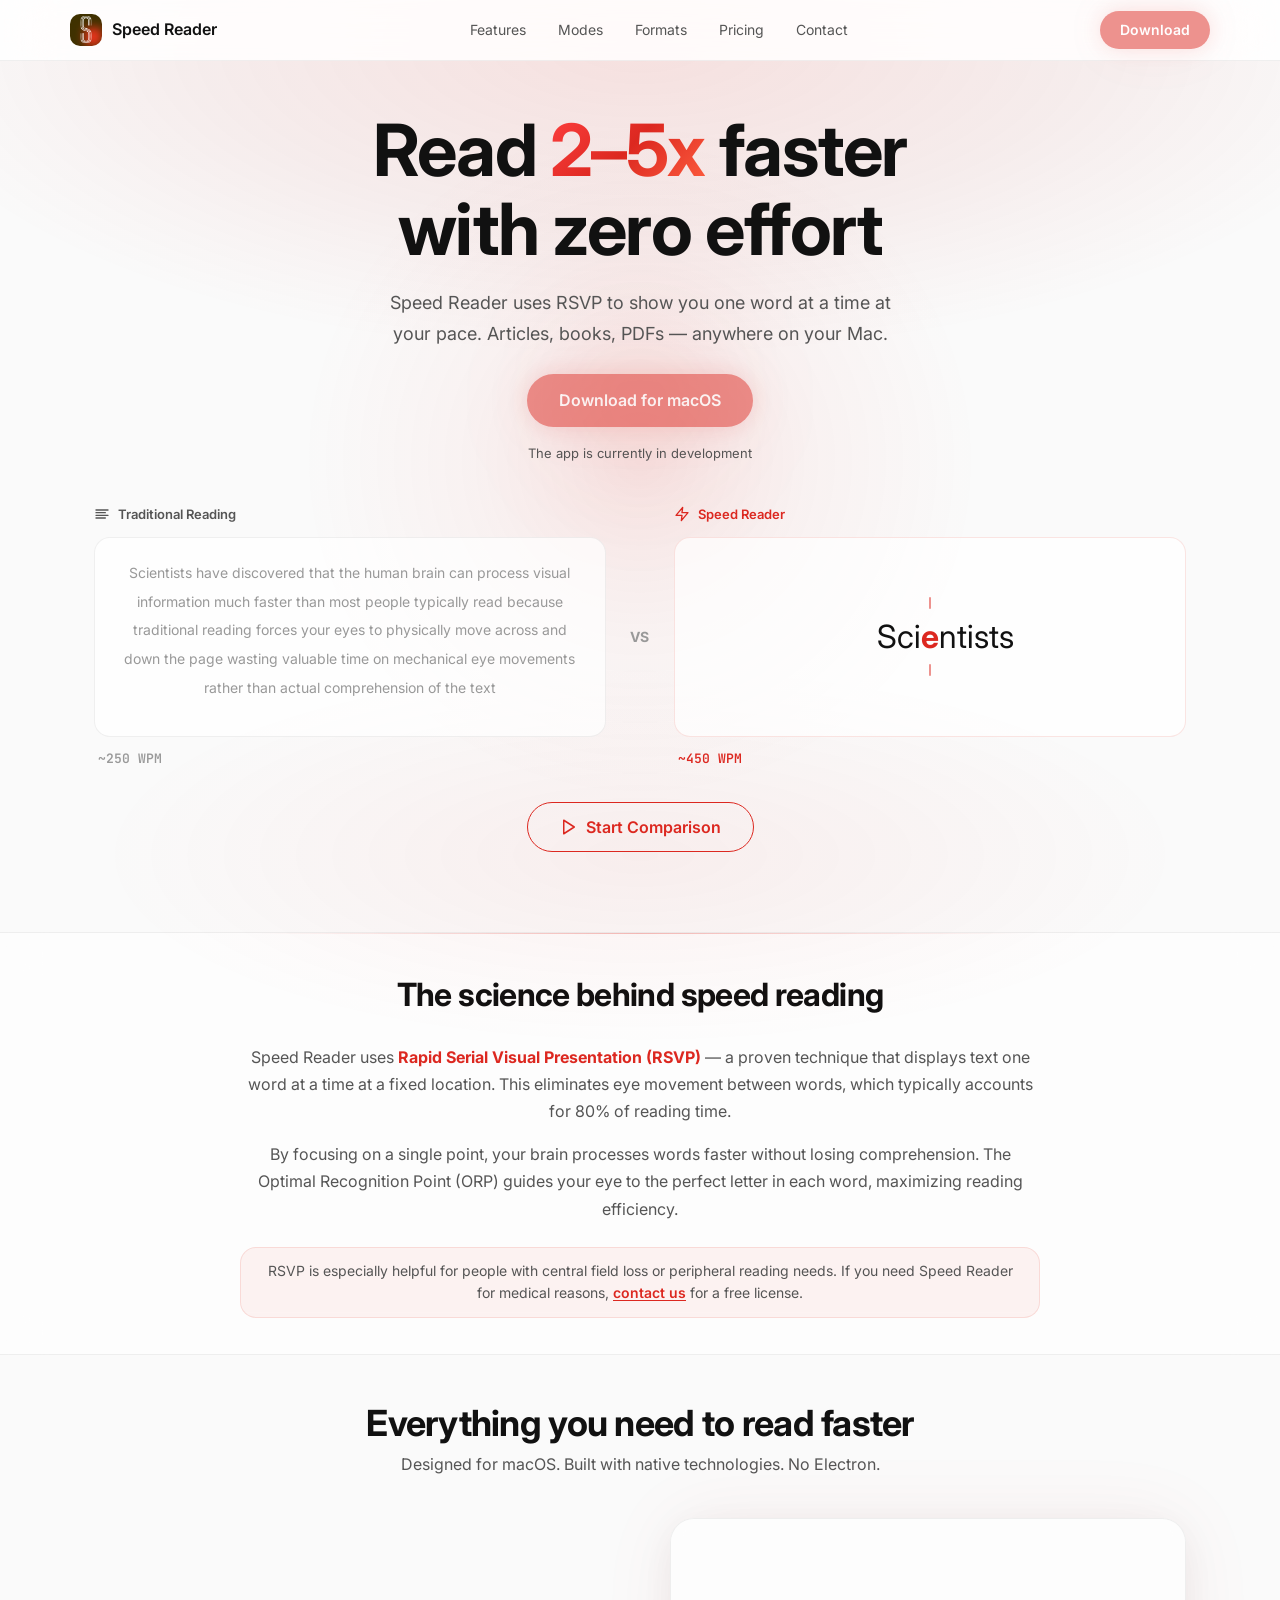
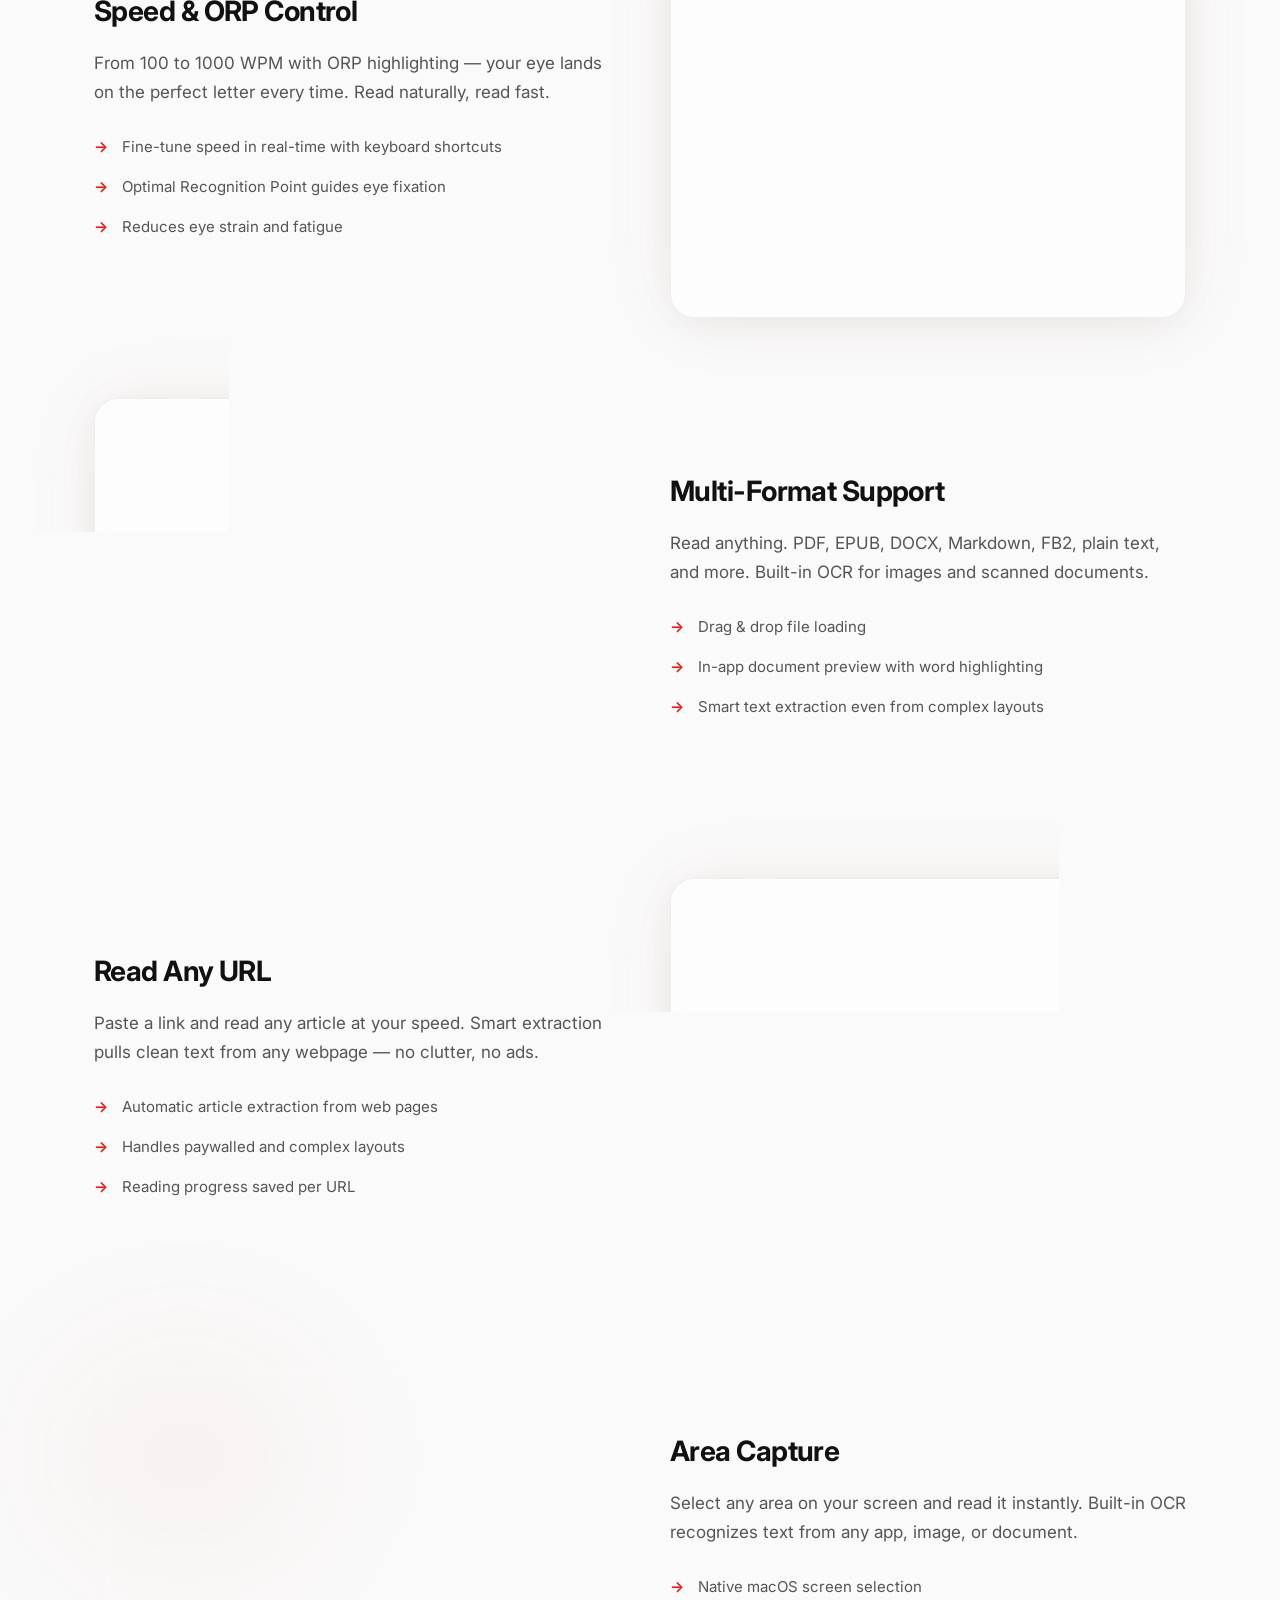
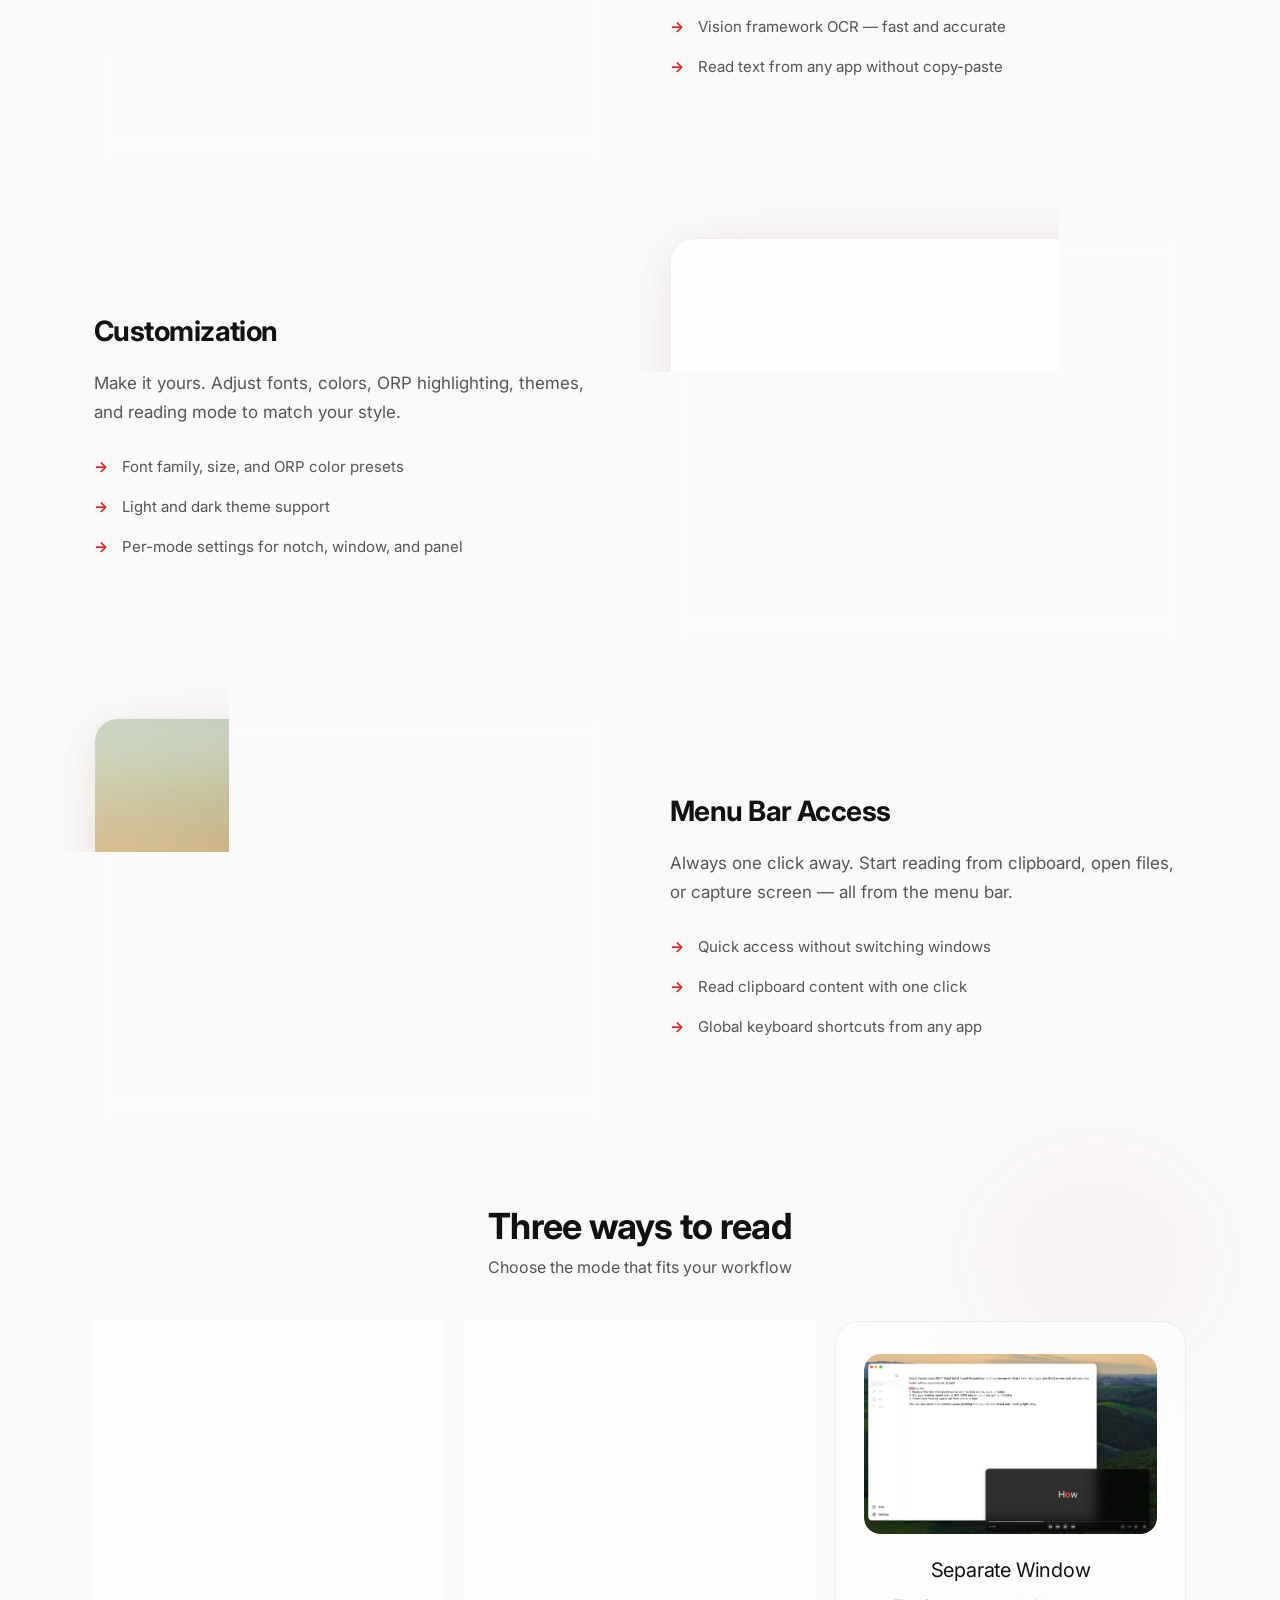
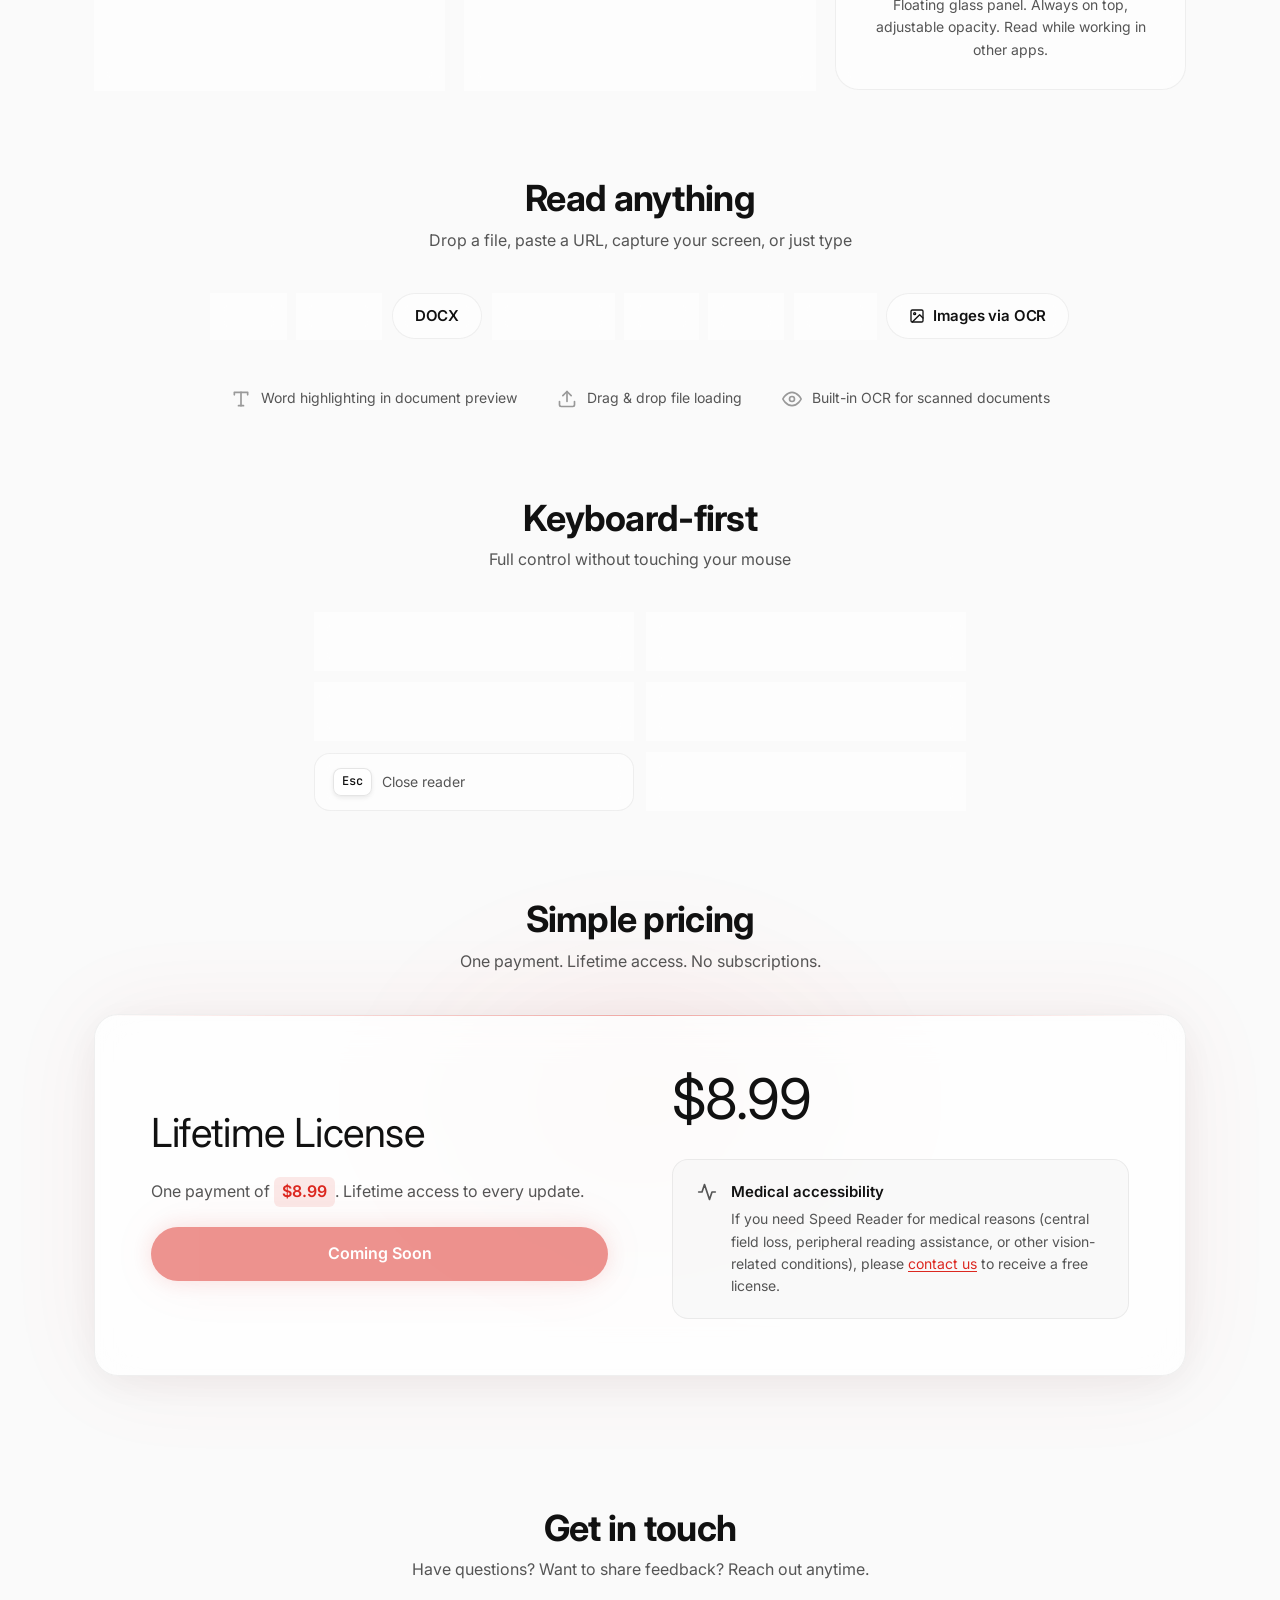
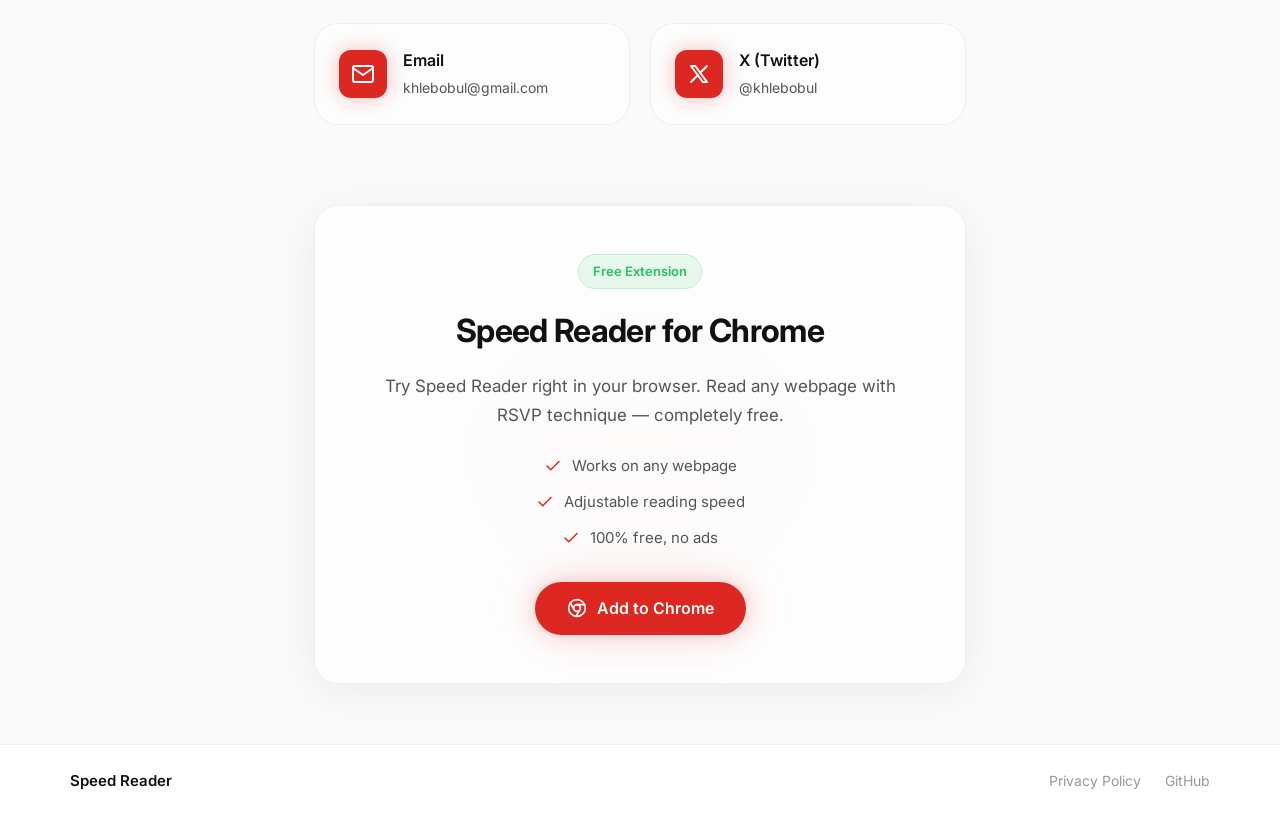
==== index.html @ d2b42b7a "init repo" ====
<!DOCTYPE html>
<html lang="en">
<head>
    <!-- Site domain — update all "https://speed-reader.pro" references when domain changes -->
    <meta charset="UTF-8">
    <meta name="viewport" content="width=device-width, initial-scale=1.0">
    <title>Speed Reader — Read Faster on macOS</title>
    <meta name="description" content="Speed reading app for macOS with RSVP technique, notch widget, and multi-format support. Read articles, books, and documents 2-5x faster.">
    <link rel="canonical" href="https://speed-reader.pro/">

    <!-- Open Graph -->
    <meta property="og:type" content="website">
    <meta property="og:url" content="https://speed-reader.pro/">
    <meta property="og:title" content="Speed Reader — Read Faster on macOS">
    <meta property="og:description" content="Speed reading app for macOS with RSVP technique, notch widget, and multi-format support. Read articles, books, and documents 2-5x faster.">
    <meta property="og:image" content="https://speed-reader.pro/assets/images/og-image.png">
    <meta property="og:site_name" content="Speed Reader">
    <meta property="og:locale" content="en_US">

    <!-- Twitter Card -->
    <meta name="twitter:card" content="summary_large_image">
    <meta name="twitter:site" content="@khlebobul">
    <meta name="twitter:title" content="Speed Reader — Read Faster on macOS">
    <meta name="twitter:description" content="Speed reading app for macOS with RSVP technique, notch widget, and multi-format support. Read articles, books, and documents 2-5x faster.">
    <meta name="twitter:image" content="https://speed-reader.pro/assets/images/og-image.png">

    <!-- Additional SEO -->
    <meta name="theme-color" content="#dc2820">
    <meta name="application-name" content="Speed Reader">

    <!-- Structured Data -->
    <script type="application/ld+json">
    {
        "@context": "https://schema.org",
        "@type": "SoftwareApplication",
        "name": "Speed Reader",
        "operatingSystem": "macOS 14+",
        "applicationCategory": "UtilitiesApplication",
        "description": "Speed reading app for macOS with RSVP technique, notch widget, and multi-format support. Read articles, books, and documents 2-5x faster.",
        "offers": {
            "@type": "Offer",
            "price": "8.99",
            "priceCurrency": "USD",
            "availability": "https://schema.org/InStock"
        },
        "url": "https://speed-reader.pro/",
        "screenshot": "https://speed-reader.pro/assets/images/main_window.jpeg"
    }
    </script>

    <link rel="preconnect" href="https://fonts.googleapis.com">
    <link rel="preconnect" href="https://fonts.gstatic.com" crossorigin>
    <link href="https://fonts.googleapis.com/css2?family=Inter:wght@400;500;600&family=JetBrains+Mono:wght@400;500&display=swap" rel="stylesheet">
    <link rel="stylesheet" href="style.css">
    <link rel="icon" type="image/png" href="assets/favicons/favicon-96x96.png" sizes="96x96" />
    <link rel="icon" type="image/svg+xml" href="assets/favicons/favicon.svg" />
    <link rel="shortcut icon" href="assets/favicons/favicon.ico" />
    <link rel="apple-touch-icon" sizes="180x180" href="assets/favicons/apple-touch-icon.png" />
    <link rel="manifest" href="assets/favicons/site.webmanifest" />
    <!-- Preload demo videos -->
    <link rel="preload" href="assets/demos/adjustable_speed.mp4" as="video" type="video/mp4">
    <link rel="preload" href="assets/demos/multi-format_support.mp4" as="video" type="video/mp4">
    <link rel="preload" href="assets/demos/url.mp4" as="video" type="video/mp4">
    <link rel="preload" href="assets/demos/area.mp4" as="video" type="video/mp4">
    <link rel="preload" href="assets/demos/settings.mp4" as="video" type="video/mp4">

    <!-- Preload mode images -->
    <link rel="preload" href="assets/images/main_window.jpeg" as="image">
    <link rel="preload" href="assets/images/notch_widget.jpeg" as="image">
    <link rel="preload" href="assets/images/separate_window.jpeg" as="image">
    </head>
<body>

    <!-- Nav -->
    <nav class="nav">
        <div class="nav-inner">
            <a href="#" class="nav-logo">
                <img src="assets/logo/logo.png" alt="Speed Reader" class="nav-logo-icon">
                <span>Speed Reader</span>
            </a>
            <div class="nav-links">
                <a href="#features">Features</a>
                <a href="#modes">Modes</a>
                <a href="#formats">Formats</a>
                <a href="#pricing">Pricing</a>
                <a href="#contact">Contact</a>
            </div>
            <!-- TODO: Replace with <a href="#pricing" class="btn btn-sm">Download</a> when app is released -->
            <span class="btn btn-sm btn-disabled" title="The app is currently in development">Download</span>
        </div>
    </nav>

    <main>
    <!-- Hero -->
    <section class="hero">
        <h1 class="hero-title">
            Read <span class="hero-accent">2&ndash;5x</span> faster<br>
            with zero effort
        </h1>
        <p class="hero-subtitle">
            Speed Reader uses RSVP to show you one word at a time at your pace.
            Articles, books, PDFs — anywhere on your Mac.
        </p>
        <div class="hero-cta">
            <!-- TODO: Replace with <a href="#pricing" class="btn btn-lg">Download for macOS</a> when app is released -->
            <span class="btn btn-lg btn-disabled" title="The app is currently in development">Download for macOS</span>
            <span class="hero-req">The app is currently in development</span>
        </div>

        <!-- Hero visual: Speed comparison -->
        <div class="hero-visual">
            <div class="comparison-container">
                <div class="comparison-side comparison-traditional">
                    <div class="comparison-label">
                        <svg width="16" height="16" viewBox="0 0 24 24" fill="none" stroke="currentColor" stroke-width="2" stroke-linecap="round" stroke-linejoin="round"><line x1="17" y1="10" x2="3" y2="10"/><line x1="21" y1="6" x2="3" y2="6"/><line x1="21" y1="14" x2="3" y2="14"/><line x1="17" y1="18" x2="3" y2="18"/></svg>
                        Traditional Reading
                    </div>
                    <div class="comparison-display comparison-text-display" id="comparison-traditional"></div>
                    <div class="comparison-meta">
                        <span class="comparison-wpm" id="traditional-wpm">~250 WPM</span>
                        <span class="comparison-status" id="traditional-status"></span>
                    </div>
                </div>

                <div class="comparison-vs">VS</div>

                <div class="comparison-side comparison-rsvp">
                    <div class="comparison-label comparison-label-accent">
                        <svg width="16" height="16" viewBox="0 0 24 24" fill="none" stroke="currentColor" stroke-width="2" stroke-linecap="round" stroke-linejoin="round"><polygon points="13 2 3 14 12 14 11 22 21 10 12 10 13 2"/></svg>
                        Speed Reader
                    </div>
                    <div class="comparison-display comparison-rsvp-display" id="comparison-rsvp">
                        <div class="comparison-rsvp-text">
                            <span id="comp-rsvp-pre"></span><span id="comp-rsvp-orp"></span><span id="comp-rsvp-post"></span>
                        </div>
                    </div>
                    <div class="comparison-meta">
                        <span class="comparison-wpm comparison-wpm-accent" id="rsvp-wpm">~450 WPM</span>
                        <span class="comparison-status" id="rsvp-status"></span>
                    </div>
                </div>
            </div>

            <div class="comparison-controls">
                <button class="btn btn-lg comparison-btn" id="comparison-start">
                    <svg width="18" height="18" viewBox="0 0 24 24" fill="none" stroke="currentColor" stroke-width="2" stroke-linecap="round" stroke-linejoin="round"><polygon points="5 3 19 12 5 21 5 3"/></svg>
                    Start Comparison
                </button>
                <div class="comparison-result" id="comparison-result"></div>
            </div>
        </div>
    </section>

    <!-- RSVP Technique -->
    <section class="rsvp-technique">
        <div class="rsvp-technique-inner">
            <div class="rsvp-technique-content">
                <h2>The science behind speed reading</h2>
                <p class="rsvp-technique-text">
                    Speed Reader uses <strong>Rapid Serial Visual Presentation (RSVP)</strong> — a proven technique that displays text one word at a time at a fixed location. This eliminates eye movement between words, which typically accounts for 80% of reading time.
                </p>
                <p class="rsvp-technique-text">
                    By focusing on a single point, your brain processes words faster without losing comprehension. The Optimal Recognition Point (ORP) guides your eye to the perfect letter in each word, maximizing reading efficiency.
                </p>
                <p class="rsvp-technique-medical">
                    RSVP is especially helpful for people with central field loss or peripheral reading needs. If you need Speed Reader for medical reasons, <a href="mailto:support@speed-reader.pro">contact us</a> for a free license.
                </p>
            </div>
        </div>
    </section>

    <!-- Features -->
    <section class="features" id="features">
        <div class="section-header">
            <h2>Everything you need to read faster</h2>
            <p class="section-subtitle">Designed for macOS. Built with native technologies. No Electron.</p>
        </div>

        <div class="features-list">
            <div class="feature-item">
                <div class="feature-item-content">
                    <h3>Speed & ORP Control</h3>
                    <p>From 100 to 1000 WPM with ORP highlighting — your eye lands on the perfect letter every time. Read naturally, read fast.</p>
                    <ul class="feature-item-list">
                        <li>Fine-tune speed in real-time with keyboard shortcuts</li>
                        <li>Optimal Recognition Point guides eye fixation</li>
                        <li>Reduces eye strain and fatigue</li>
                    </ul>
                </div>
                <div class="feature-item-visual">
                    <video autoplay loop muted playsinline>
                        <source src="assets/demos/adjustable_speed.mp4" type="video/mp4">
                    </video>
                </div>
            </div>

            <div class="feature-item feature-item-reverse">
                <div class="feature-item-content">
                    <h3>Multi-Format Support</h3>
                    <p>Read anything. PDF, EPUB, DOCX, Markdown, FB2, plain text, and more. Built-in OCR for images and scanned documents.</p>
                    <ul class="feature-item-list">
                        <li>Drag & drop file loading</li>
                        <li>In-app document preview with word highlighting</li>
                        <li>Smart text extraction even from complex layouts</li>
                    </ul>
                </div>
                <div class="feature-item-visual">
                    <video autoplay loop muted playsinline>
                        <source src="assets/demos/multi-format_support.mp4" type="video/mp4">
                    </video>
                </div>
            </div>

            <div class="feature-item">
                <div class="feature-item-content">
                    <h3>Read Any URL</h3>
                    <p>Paste a link and read any article at your speed. Smart extraction pulls clean text from any webpage — no clutter, no ads.</p>
                    <ul class="feature-item-list">
                        <li>Automatic article extraction from web pages</li>
                        <li>Handles paywalled and complex layouts</li>
                        <li>Reading progress saved per URL</li>
                    </ul>
                </div>
                <div class="feature-item-visual">
                    <video autoplay loop muted playsinline>
                        <source src="assets/demos/url.mp4" type="video/mp4">
                    </video>
                </div>
            </div>

            <div class="feature-item feature-item-reverse">
                <div class="feature-item-content">
                    <h3>Area Capture</h3>
                    <p>Select any area on your screen and read it instantly. Built-in OCR recognizes text from any app, image, or document.</p>
                    <ul class="feature-item-list">
                        <li>Native macOS screen selection</li>
                        <li>Vision framework OCR — fast and accurate</li>
                        <li>Read text from any app without copy-paste</li>
                    </ul>
                </div>
                <div class="feature-item-visual">
                    <video autoplay loop muted playsinline>
                        <source src="assets/demos/area.mp4" type="video/mp4">
                    </video>
                </div>
            </div>

            <div class="feature-item">
                <div class="feature-item-content">
                    <h3>Customization</h3>
                    <p>Make it yours. Adjust fonts, colors, ORP highlighting, themes, and reading mode to match your style.</p>
                    <ul class="feature-item-list">
                        <li>Font family, size, and ORP color presets</li>
                        <li>Light and dark theme support</li>
                        <li>Per-mode settings for notch, window, and panel</li>
                    </ul>
                </div>
                <div class="feature-item-visual">
                    <video autoplay loop muted playsinline>
                        <source src="assets/demos/settings.mp4" type="video/mp4">
                    </video>
                </div>
            </div>

            <div class="feature-item feature-item-reverse">
                <div class="feature-item-content">
                    <h3>Menu Bar Access</h3>
                    <p>Always one click away. Start reading from clipboard, open files, or capture screen — all from the menu bar.</p>
                    <ul class="feature-item-list">
                        <li>Quick access without switching windows</li>
                        <li>Read clipboard content with one click</li>
                        <li>Global keyboard shortcuts from any app</li>
                    </ul>
                </div>
                <div class="feature-item-visual">
                    <img src="assets/images/menu_bar.jpeg" alt="Menu Bar Access">
                </div>
            </div>
        </div>
    </section>

    <!-- Reading Modes -->
    <section class="modes" id="modes">
        <div class="section-header">
            <h2>Three ways to read</h2>
            <p class="section-subtitle">Choose the mode that fits your workflow</p>
        </div>

        <div class="modes-grid">
            <div class="mode-card">
                <div class="mode-visual">
                    <img src="assets/images/main_window.jpeg" alt="Main Window mode" class="mode-image">
                </div>
                <h3>Main Window</h3>
                <p>Full reading experience with text preview, word highlighting, playback controls, and progress tracking.</p>
            </div>

            <div class="mode-card">
                <div class="mode-visual">
                    <img src="assets/images/notch_widget.jpeg" alt="Notch Widget mode" class="mode-image">
                </div>
                <h3>Notch Widget</h3>
                <p>Dynamic Island-style reader that wraps around your MacBook notch. Minimal, focused, always on top.</p>
            </div>

            <div class="mode-card">
                <div class="mode-visual">
                    <img src="assets/images/separate_window.jpeg" alt="Separate Window mode" class="mode-image">
                </div>
                <h3>Separate Window</h3>
                <p>Floating glass panel. Always on top, adjustable opacity. Read while working in other apps.</p>
            </div>
        </div>
    </section>

    <!-- Formats -->
    <section class="formats" id="formats">
        <div class="section-header">
            <h2>Read anything</h2>
            <p class="section-subtitle">Drop a file, paste a URL, capture your screen, or just type</p>
        </div>

        <div class="formats-grid">
            <div class="format-tag">PDF</div>
            <div class="format-tag">EPUB</div>
            <div class="format-tag">DOCX</div>
            <div class="format-tag">Markdown</div>
            <div class="format-tag">FB2</div>
            <div class="format-tag">TXT</div>
            <div class="format-tag">URLs</div>
            <div class="format-tag format-tag-special">
                <svg width="16" height="16" viewBox="0 0 24 24" fill="none" stroke="currentColor" stroke-width="2" stroke-linecap="round" stroke-linejoin="round"><rect x="3" y="3" width="18" height="18" rx="2"/><circle cx="8.5" cy="8.5" r="1.5"/><polyline points="21 15 16 10 5 21"/></svg>
                Images via OCR
            </div>
        </div>

        <div class="formats-features">
            <div class="format-feature">
                <div class="format-feature-icon">
                    <svg width="20" height="20" viewBox="0 0 24 24" fill="none" stroke="currentColor" stroke-width="2" stroke-linecap="round" stroke-linejoin="round"><polyline points="4 7 4 4 20 4 20 7"/><line x1="9" y1="20" x2="15" y2="20"/><line x1="12" y1="4" x2="12" y2="20"/></svg>
                </div>
                <span>Word highlighting in document preview</span>
            </div>
            <div class="format-feature">
                <div class="format-feature-icon">
                    <svg width="20" height="20" viewBox="0 0 24 24" fill="none" stroke="currentColor" stroke-width="2" stroke-linecap="round" stroke-linejoin="round"><path d="M21 15v4a2 2 0 0 1-2 2H5a2 2 0 0 1-2-2v-4"/><polyline points="17 8 12 3 7 8"/><line x1="12" y1="3" x2="12" y2="15"/></svg>
                </div>
                <span>Drag & drop file loading</span>
            </div>
            <div class="format-feature">
                <div class="format-feature-icon">
                    <svg width="20" height="20" viewBox="0 0 24 24" fill="none" stroke="currentColor" stroke-width="2" stroke-linecap="round" stroke-linejoin="round"><path d="M1 12s4-8 11-8 11 8 11 8-4 8-11 8-11-8-11-8z"/><circle cx="12" cy="12" r="3"/></svg>
                </div>
                <span>Built-in OCR for scanned documents</span>
            </div>
        </div>
    </section>

    <!-- Keyboard Shortcuts -->
    <section class="shortcuts">
        <div class="section-header">
            <h2>Keyboard-first</h2>
            <p class="section-subtitle">Full control without touching your mouse</p>
        </div>

        <div class="shortcuts-grid">
            <div class="shortcut">
                <kbd>Space</kbd>
                <span>Play / Pause</span>
            </div>
            <div class="shortcut">
                <kbd>&larr;</kbd> <kbd>&rarr;</kbd>
                <span>Previous / Next word</span>
            </div>
            <div class="shortcut">
                <kbd>&uarr;</kbd> <kbd>&darr;</kbd>
                <span>Speed +/- 50 WPM</span>
            </div>
            <div class="shortcut">
                <kbd>R</kbd>
                <span>Restart</span>
            </div>
            <div class="shortcut">
                <kbd>Esc</kbd>
                <span>Close reader</span>
            </div>
            <div class="shortcut">
                <kbd title="Command">&#8984;</kbd><kbd>&#8679;</kbd><kbd>A</kbd>
                <span>Capture screen area</span>
            </div>
        </div>
    </section>

    <!-- Pricing -->
    <section class="pricing" id="pricing">
        <div class="section-header">
            <h2>Simple pricing</h2>
            <p class="section-subtitle">One payment. Lifetime access. No subscriptions.</p>
        </div>

        <div class="pricing-container">
            <div class="pricing-left">
                <h3 class="pricing-title">Lifetime License</h3>
                <p class="pricing-subtitle">One payment of <span class="pricing-highlight">$8.99</span>. Lifetime access to every update.</p>
                <!-- TODO: Replace with <a href="#" class="btn btn-lg">Purchase License</a> when app is released -->
                <span class="btn btn-lg btn-disabled" title="The app is currently in development">Coming Soon</span>
            </div>

            <div class="pricing-right">
                <div class="pricing-amount">$8.99</div>
                
                <div class="pricing-medical">
                    <svg width="20" height="20" viewBox="0 0 24 24" fill="none" stroke="currentColor" stroke-width="2" stroke-linecap="round" stroke-linejoin="round">
                        <path d="M22 12h-4l-3 9L9 3l-3 9H2"/>
                    </svg>
                    <div class="pricing-medical-content">
                        <div class="pricing-medical-title">Medical accessibility</div>
                        <div class="pricing-medical-text">
                            If you need Speed Reader for medical reasons (central field loss, peripheral reading assistance, or other vision-related conditions), please <a href="mailto:support@speed-reader.pro">contact us</a> to receive a free license.
                        </div>
                    </div>
                </div>
            </div>
        </div>
    </section>

    <!-- Contact -->
    <section class="contact" id="contact">
        <div class="section-header">
            <h2>Get in touch</h2>
            <p class="section-subtitle">Have questions? Want to share feedback? Reach out anytime.</p>
        </div>

        <div class="contact-grid">
            <a href="mailto:khlebobul@gmail.com" class="contact-card">
                <div class="contact-icon">
                    <svg width="24" height="24" viewBox="0 0 24 24" fill="none" stroke="currentColor" stroke-width="2" stroke-linecap="round" stroke-linejoin="round">
                        <path d="M4 4h16c1.1 0 2 .9 2 2v12c0 1.1-.9 2-2 2H4c-1.1 0-2-.9-2-2V6c0-1.1.9-2 2-2z"/>
                        <polyline points="22,6 12,13 2,6"/>
                    </svg>
                </div>
                <div class="contact-content">
                    <h3>Email</h3>
                    <p>khlebobul@gmail.com</p>
                </div>
            </a>

            <a href="https://x.com/khlebobul" target="_blank" rel="noopener noreferrer" class="contact-card">
                <div class="contact-icon">
                    <svg width="24" height="24" viewBox="0 0 24 24" fill="none" stroke="currentColor" stroke-width="2" stroke-linecap="round" stroke-linejoin="round">
                        <path d="M4 4l11.733 16h4.267l-11.733 -16z"/>
                        <path d="M4 20l6.768 -6.768m2.46 -2.46l6.772 -6.772"/>
                    </svg>
                </div>
                <div class="contact-content">
                    <h3>X (Twitter)</h3>
                    <p>@khlebobul</p>
                </div>
            </a>
        </div>
    </section>

    <!-- Browser Extension -->
    <section class="extension">
        <div class="extension-container">
            <div class="extension-content">
                <div class="extension-badge">Free Extension</div>
                <h2>Speed Reader for Chrome</h2>
                <p>Try Speed Reader right in your browser. Read any webpage with RSVP technique — completely free.</p>
                <div class="extension-features">
                    <div class="extension-feature">
                        <svg width="18" height="18" viewBox="0 0 24 24" fill="none" stroke="currentColor" stroke-width="2" stroke-linecap="round" stroke-linejoin="round"><polyline points="20 6 9 17 4 12"/></svg>
                        <span>Works on any webpage</span>
                    </div>
                    <div class="extension-feature">
                        <svg width="18" height="18" viewBox="0 0 24 24" fill="none" stroke="currentColor" stroke-width="2" stroke-linecap="round" stroke-linejoin="round"><polyline points="20 6 9 17 4 12"/></svg>
                        <span>Adjustable reading speed</span>
                    </div>
                    <div class="extension-feature">
                        <svg width="18" height="18" viewBox="0 0 24 24" fill="none" stroke="currentColor" stroke-width="2" stroke-linecap="round" stroke-linejoin="round"><polyline points="20 6 9 17 4 12"/></svg>
                        <span>100% free, no ads</span>
                    </div>
                </div>
                <a href="https://chromewebstore.google.com/detail/speed-reader/iifbkjcdekfokhpjbiabfgjlloabpdlp" target="_blank" rel="noopener noreferrer" class="btn btn-lg extension-btn">
                    <svg width="20" height="20" viewBox="0 0 24 24" fill="none" stroke="currentColor" stroke-width="2" stroke-linecap="round" stroke-linejoin="round">
                        <circle cx="12" cy="12" r="10"/>
                        <circle cx="12" cy="12" r="4"/>
                        <line x1="21.17" y1="8" x2="12" y2="8"/>
                        <line x1="3.95" y1="6.06" x2="8.54" y2="14"/>
                        <line x1="10.88" y1="21.94" x2="15.46" y2="14"/>
                    </svg>
                    Add to Chrome
                </a>
            </div>
        </div>
    </section>

    </main>

    <!-- Footer -->
    <footer class="footer">
        <div class="footer-inner">
            <div class="footer-brand">
                <span>Speed Reader</span>
            </div>
            <div class="footer-links">
                <a href="privacy.html">Privacy Policy</a>
                <a href="https://github.com/khlebobul">GitHub</a>
            </div>
        </div>
    </footer>

    <script src="script.js"></script>
</body>
</html>
---- style.css ----
/* ========== Reset & Base ========== */
*, *::before, *::after {
    margin: 0;
    padding: 0;
    box-sizing: border-box;
}

:root {
    --bg: #fafafa;
    --bg-subtle: rgba(255, 255, 255, 0.8);
    --bg-card: rgba(255, 255, 255, 0.7);
    --bg-card-hover: rgba(255, 255, 255, 0.9);
    --border: rgba(220, 40, 30, 0.15);
    --border-subtle: rgba(0, 0, 0, 0.06);
    --text: #111111;
    --text-secondary: #555555;
    --text-tertiary: #999999;
    --accent: #dc2820;
    --accent-hover: #ef3830;
    --accent-glow: rgba(220, 40, 30, 0.2);
    --accent-light: rgba(220, 40, 30, 0.1);
    --font-sans: 'Inter', sans-serif;
    --font-mono: 'JetBrains Mono', monospace;
    --radius: 16px;
    --radius-lg: 24px;
    --radius-xl: 24px;
    --radius-pill: 100px;
    --max-width: 1140px;
}

html {
    scroll-behavior: smooth;
    scroll-padding-top: 80px;
    -webkit-font-smoothing: antialiased;
    -moz-osx-font-smoothing: grayscale;
}

body {
    font-family: var(--font-sans);
    background: var(--bg);
    color: var(--text);
    line-height: 1.6;
    overflow-x: hidden;
    position: relative;
}

body::before {
    content: '';
    position: fixed;
    top: -30%;
    left: 50%;
    transform: translateX(-50%);
    width: 120%;
    height: 70%;
    background: radial-gradient(ellipse at center, rgba(220, 40, 30, 0.12) 0%, rgba(180, 20, 15, 0.06) 40%, transparent 70%);
    pointer-events: none;
    z-index: 0;
}

body::after {
    content: '';
    position: fixed;
    bottom: -20%;
    left: 50%;
    transform: translateX(-50%);
    width: 100%;
    height: 50%;
    background: radial-gradient(ellipse at center, rgba(220, 40, 30, 0.06) 0%, transparent 60%);
    pointer-events: none;
    z-index: 0;
}

a {
    color: inherit;
    text-decoration: none;
}

/* ========== Buttons ========== */
.btn {
    display: inline-flex;
    align-items: center;
    justify-content: center;
    gap: 8px;
    font-family: inherit;
    font-weight: 600;
    border: none;
    cursor: pointer;
    transition: all 0.3s ease;
    border-radius: var(--radius-pill);
    background: var(--accent);
    color: #fff;
    box-shadow: 0 0 20px rgba(220, 40, 30, 0.25), 0 0 60px rgba(220, 40, 30, 0.1);
    position: relative;
    z-index: 1;
}

.btn:hover {
    background: var(--accent-hover);
    transform: translateY(-2px);
    box-shadow: 0 0 30px rgba(220, 40, 30, 0.5), 0 0 80px rgba(220, 40, 30, 0.2), 0 4px 20px rgba(0, 0, 0, 0.08);
}

.btn-sm {
    font-size: 14px;
    padding: 8px 20px;
}

.btn-lg {
    font-size: 16px;
    padding: 14px 32px;
}

.btn-full {
    width: 100%;
}

.btn-outline {
    background: transparent;
    color: var(--text);
    border: 1.5px solid rgba(0, 0, 0, 0.2);
    box-shadow: none;
    backdrop-filter: blur(8px);
    -webkit-backdrop-filter: blur(8px);
}

.btn-outline:hover {
    background: var(--accent-light);
    border-color: var(--accent);
    color: var(--accent);
    box-shadow: 0 0 20px rgba(220, 40, 30, 0.15);
}

.btn-disabled {
    opacity: 0.5;
    cursor: not-allowed;
    pointer-events: none;
}

/* ========== Video Modal ========== */

/* ========== Nav ========== */
.nav {
    position: fixed;
    top: 0;
    left: 0;
    right: 0;
    z-index: 100;
    padding: 0 24px;
    backdrop-filter: blur(24px) saturate(180%);
    -webkit-backdrop-filter: blur(24px) saturate(180%);
    background: rgba(255, 255, 255, 0.85);
    border-bottom: 1px solid var(--border-subtle);
}

.nav-inner {
    max-width: var(--max-width);
    margin: 0 auto;
    display: flex;
    align-items: center;
    justify-content: space-between;
    height: 60px;
}

.nav-logo {
    display: flex;
    align-items: center;
    gap: 10px;
    font-weight: 600;
    font-size: 16px;
}

.nav-logo-icon {
    width: 32px;
    height: 32px;
    border-radius: 10px;
    display: flex;
    align-items: center;
    justify-content: center;
}

.nav-links {
    display: flex;
    gap: 32px;
}

.nav-links a {
    font-size: 14px;
    color: var(--text-secondary);
    transition: color 0.2s;
}

.nav-links a:hover {
    color: var(--text);
}

/* ========== Hero ========== */
.hero {
    padding: 110px 24px 40px;
    text-align: center;
    max-width: var(--max-width);
    margin: 0 auto;
    position: relative;
}

.hero::before {
    content: '';
    position: absolute;
    top: 60px;
    left: 50%;
    transform: translateX(-50%);
    width: 800px;
    height: 800px;
    background: radial-gradient(circle, rgba(220, 40, 30, 0.1) 0%, rgba(220, 40, 30, 0.04) 30%, transparent 60%);
    border-radius: 50%;
    pointer-events: none;
    animation: hero-pulse 6s ease-in-out infinite;
}

.hero::after {
    content: '';
    position: absolute;
    top: 200px;
    left: 50%;
    transform: translateX(-50%);
    width: 400px;
    height: 400px;
    background: radial-gradient(circle, rgba(220, 40, 30, 0.08) 0%, transparent 50%);
    border-radius: 50%;
    pointer-events: none;
    animation: hero-pulse 4s ease-in-out infinite reverse;
    filter: blur(40px);
}

@keyframes hero-pulse {
    0%, 100% {
        transform: translateX(-50%) scale(1);
        opacity: 1;
    }
    50% {
        transform: translateX(-50%) scale(1.1);
        opacity: 0.7;
    }
}

@keyframes float-blob {
    0%, 100% {
        transform: translate(0, 0) scale(1);
    }
    33% {
        transform: translate(30px, -30px) scale(1.1);
    }
    66% {
        transform: translate(-20px, 20px) scale(0.9);
    }
}

.hero-badge {
    display: inline-block;
    font-family: var(--font-sans);
    font-size: 0.8rem;
    font-weight: 600;
    color: var(--accent);
    background: rgba(220, 40, 30, 0.08);
    backdrop-filter: blur(10px);
    border: 1px solid rgba(220, 40, 30, 0.2);
    padding: 0.4em 1.1em;
    border-radius: var(--radius-pill);
    margin-bottom: 24px;
    opacity: 0;
    animation: fadeInUp 0.8s ease 0.1s forwards;
}

.hero-title {
    font-family: var(--font-sans);
    font-size: clamp(44px, 7vw, 72px);
    font-weight: 700;
    line-height: 1.1;
    letter-spacing: -0.02em;
    margin-bottom: 20px;
    color: var(--text);
    opacity: 0;
    animation: fadeInUp 0.8s ease forwards;
    position: relative;
    z-index: 1;
}

.hero-accent {
    font-weight: 700;
    background: linear-gradient(135deg, #ff4040 0%, #dc2820 50%, #ff6040 100%);
    -webkit-background-clip: text;
    -webkit-text-fill-color: transparent;
    background-clip: text;
}

.hero-subtitle {
    font-size: 18px;
    color: var(--text-secondary);
    max-width: 520px;
    margin: 0 auto 24px;
    line-height: 1.7;
    opacity: 0;
    animation: fadeInUp 0.8s ease 0.2s forwards;
    position: relative;
    z-index: 1;
}

@keyframes fadeInUp {
    from {
        opacity: 0;
        transform: translateY(20px);
    }
    to {
        opacity: 1;
        transform: translateY(0);
    }
}

.hero-cta {
    display: flex;
    flex-wrap: wrap;
    justify-content: center;
    align-items: center;
    gap: 16px;
    margin-bottom: 40px;
    opacity: 0;
    animation: fadeInUp 0.8s ease 0.3s forwards;
    position: relative;
    z-index: 1;
}

.hero-req {
    width: 100%;
    text-align: center;
    font-size: 13px;
    color: var(--text-secondary);
}

/* Hero Visual */
.hero-visual {
    max-width: var(--max-width);
    margin: 0 auto;
    opacity: 0;
    animation: fadeInUp 0.8s ease 0.4s forwards;
    position: relative;
    z-index: 1;
}

.rsvp-window {
    background: rgba(255, 255, 255, 0.9);
    backdrop-filter: blur(20px);
    border: 1px solid rgba(0, 0, 0, 0.08);
    border-radius: var(--radius-lg);
    overflow: hidden;
    box-shadow:
        0 0 0 1px rgba(0, 0, 0, 0.03),
        0 20px 60px rgba(0, 0, 0, 0.1),
        0 0 120px rgba(220, 40, 30, 0.08),
        inset 0 1px 0 rgba(255, 255, 255, 0.5);
}

.rsvp-topbar {
    display: flex;
    align-items: center;
    justify-content: space-between;
    padding: 14px 20px;
    border-bottom: 1px solid rgba(0, 0, 0, 0.06);
}

.rsvp-dots {
    display: flex;
    gap: 6px;
}

.rsvp-dots span {
    width: 12px;
    height: 12px;
    border-radius: 50%;
    background: rgba(0, 0, 0, 0.08);
}

.rsvp-dots span:first-child { background: #ef4444; }
.rsvp-dots span:nth-child(2) { background: #eab308; }
.rsvp-dots span:last-child { background: #22c55e; }

.rsvp-title {
    font-size: 13px;
    font-weight: 500;
    color: var(--text-tertiary);
}

.rsvp-content {
    padding: 64px 48px;
    display: flex;
    align-items: center;
    justify-content: center;
    min-height: 200px;
    position: relative;
}

.rsvp-word-container {
    position: relative;
    display: grid;
    grid-template-columns: 1fr auto 1fr;
    align-items: baseline;
    font-family: var(--font-sans);
    font-size: 54px;
    white-space: nowrap;
    min-height: 70px;
}

.rsvp-pre {
    text-align: right;
    color: var(--text);
    font-weight: 400;
}

.rsvp-orp {
    color: var(--accent);
    font-weight: 700;
}

.rsvp-post {
    text-align: left;
    color: var(--text);
    font-weight: 400;
}

.rsvp-fixation {
    display: none;
}

.rsvp-orp {
    position: relative;
}

.rsvp-orp::before,
.rsvp-orp::after {
    content: '';
    position: absolute;
    left: 50%;
    transform: translateX(-50%);
    width: 2px;
    height: 14px;
    background: var(--accent);
    opacity: 0.6;
    border-radius: 1px;
}

.rsvp-orp::before {
    top: -14px;
}

.rsvp-orp::after {
    bottom: -14px;
}

.rsvp-bottombar {
    display: flex;
    align-items: center;
    gap: 12px;
    padding: 14px 20px;
    border-top: 1px solid rgba(0, 0, 0, 0.06);
    font-size: 13px;
    color: var(--text-tertiary);
    font-variant-numeric: tabular-nums;
}

.rsvp-progress {
    flex: 1;
    height: 3px;
    background: rgba(0, 0, 0, 0.06);
    border-radius: 2px;
    overflow: hidden;
}

.rsvp-progress-fill {
    height: 100%;
    width: 25%;
    background: var(--accent);
    border-radius: 2px;
    transition: width 0.35s linear;
    box-shadow: 0 0 8px rgba(220, 40, 30, 0.4);
}

.rsvp-wpm {
    font-weight: 500;
}

/* ========== Stats ========== */
.stats {
    padding: 40px 24px 60px;
    max-width: var(--max-width);
    margin: 0 auto;
}

.stats-grid {
    display: grid;
    grid-template-columns: repeat(4, 1fr);
    gap: 1px;
    background: var(--border-subtle);
    border-radius: var(--radius-lg);
    overflow: hidden;
    border: 1px solid var(--border-subtle);
}

.stat {
    background: var(--bg-subtle);
    padding: 32px;
    text-align: center;
}

.stat-value {
    font-family: var(--font-sans);
    font-size: 36px;
    font-weight: 400;
    letter-spacing: -0.01em;
    margin-bottom: 4px;
    color: var(--text);
}

.stat-label {
    font-size: 14px;
    color: var(--text-tertiary);
    font-weight: 500;
}

/* ========== RSVP Technique ========== */
.rsvp-technique {
    padding: 36px 24px;
    background: rgba(255, 255, 255, 0.6);
    backdrop-filter: blur(20px);
    position: relative;
    border-top: 1px solid var(--border-subtle);
    border-bottom: 1px solid var(--border-subtle);
}

.rsvp-technique::before {
    content: '';
    position: absolute;
    top: 0;
    left: 50%;
    transform: translateX(-50%);
    width: 60%;
    height: 1px;
    background: linear-gradient(90deg, transparent, rgba(220, 40, 30, 0.3), transparent);
}

.rsvp-technique-inner {
    max-width: 800px;
    margin: 0 auto;
    position: relative;
    z-index: 1;
}

.rsvp-technique-content {
    text-align: center;
}

.rsvp-technique-content h2 {
    font-size: clamp(24px, 4vw, 32px);
    font-weight: 700;
    margin-bottom: 24px;
    color: var(--text);
    letter-spacing: -0.02em;
}

.rsvp-technique-text {
    font-size: 16px;
    line-height: 1.7;
    color: var(--text-secondary);
    margin-bottom: 16px;
}

.rsvp-technique-text strong {
    color: var(--accent);
    font-weight: 700;
}

.rsvp-technique-medical {
    font-size: 14px;
    line-height: 1.6;
    color: var(--text-secondary);
    margin-top: 24px;
    padding: 12px 20px;
    background: rgba(220, 40, 30, 0.05);
    border-radius: var(--radius);
    border: 1px solid rgba(220, 40, 30, 0.12);
}

.rsvp-technique-medical a {
    color: var(--accent);
    font-weight: 600;
    text-decoration: underline;
    text-underline-offset: 2px;
    transition: opacity 0.2s;
}

.rsvp-technique-medical a:hover {
    opacity: 0.7;
}

.rsvp-technique-benefits {
    display: flex;
    justify-content: center;
    gap: 40px;
    margin-top: 32px;
    flex-wrap: wrap;
}

.rsvp-benefit {
    display: flex;
    flex-direction: column;
    align-items: center;
    gap: 10px;
    font-size: 14px;
    color: var(--text-secondary);
    font-weight: 500;
}

.rsvp-benefit-icon {
    width: 40px;
    height: 40px;
    background: var(--accent);
    border-radius: 50%;
    display: flex;
    align-items: center;
    justify-content: center;
    color: white;
    flex-shrink: 0;
    box-shadow: 0 0 20px rgba(220, 40, 30, 0.4), 0 0 40px rgba(220, 40, 30, 0.15);
}

/* ========== Sections Common ========== */
.section-header {
    text-align: center;
    margin-bottom: 40px;
    position: relative;
    z-index: 1;
}

.section-header h2 {
    font-size: clamp(24px, 4vw, 36px);
    font-weight: 700;
    letter-spacing: -0.02em;
    color: var(--text);
}

.section-subtitle {
    font-size: 16px;
    color: var(--text-secondary);
    max-width: 480px;
    margin: 0 auto;
}

/* ========== Features ========== */
.features {
    padding: 40px 24px;
    max-width: var(--max-width);
    margin: 0 auto;
    position: relative;
}

.features::before {
    content: '';
    position: absolute;
    top: 50%;
    left: -10%;
    width: 40%;
    height: 400px;
    background: radial-gradient(ellipse, rgba(220, 40, 30, 0.06) 0%, transparent 60%);
    pointer-events: none;
    filter: blur(60px);
}

.features-list {
    display: flex;
    flex-direction: column;
    gap: 80px;
}

.feature-item {
    display: grid;
    grid-template-columns: 1fr 1fr;
    gap: 60px;
    align-items: center;
    position: relative;
    z-index: 1;
}

.feature-item-reverse {
    direction: rtl;
}

.feature-item-reverse > * {
    direction: ltr;
}

.feature-item-content h3 {
    font-size: 28px;
    font-weight: 700;
    margin-bottom: 16px;
    color: var(--text);
    letter-spacing: -0.02em;
}

.feature-item-content > p {
    font-size: 17px;
    color: var(--text-secondary);
    line-height: 1.7;
    margin-bottom: 20px;
}

.feature-item-list {
    list-style: none;
    padding: 0;
    margin: 0;
}

.feature-item-list li {
    font-size: 15px;
    color: var(--text-secondary);
    padding: 8px 0;
    padding-left: 28px;
    position: relative;
}

.feature-item-list li::before {
    content: '\2192';
    position: absolute;
    left: 0;
    color: var(--accent);
    font-weight: 700;
}

.feature-item-visual {
    width: 100%;
    height: 400px;
    border-radius: var(--radius-lg);
    overflow: hidden;
    background: rgba(255, 255, 255, 0.6);
    backdrop-filter: blur(10px);
    border: 1px solid rgba(0, 0, 0, 0.06);
    box-shadow: 0 8px 40px rgba(0, 0, 0, 0.06), 0 0 80px rgba(220, 40, 30, 0.06);
}

.feature-item-visual video,
.feature-item-visual img {
    width: 100%;
    height: 100%;
    object-fit: cover;
    display: block;
}

.feature-item-visual img {
    object-fit: cover;
}

.feature-placeholder {
    width: 100%;
    height: 100%;
    display: flex;
    align-items: center;
    justify-content: center;
    background: radial-gradient(circle at center, rgba(220, 40, 30, 0.04) 0%, transparent 60%);
    color: var(--accent);
}

/* ========== Modes ========== */
.modes {
    padding: 40px 24px;
    max-width: var(--max-width);
    margin: 0 auto;
    position: relative;
}

.modes::before {
    content: '';
    position: absolute;
    top: -100px;
    right: -10%;
    width: 40%;
    height: 400px;
    background: radial-gradient(ellipse, rgba(220, 40, 30, 0.06) 0%, transparent 60%);
    pointer-events: none;
    filter: blur(60px);
}

.modes-grid {
    display: grid;
    grid-template-columns: repeat(3, 1fr);
    gap: 20px;
    position: relative;
    z-index: 1;
}

.mode-card {
    background: rgba(255, 255, 255, 0.6);
    backdrop-filter: blur(10px);
    border: 1px solid rgba(0, 0, 0, 0.06);
    border-radius: var(--radius-xl);
    padding: 32px 28px 28px;
    text-align: center;
    transition: all 0.3s ease;
}

.mode-card:hover {
    border-color: rgba(220, 40, 30, 0.2);
    transform: translateY(-4px);
    box-shadow: 0 12px 40px rgba(0, 0, 0, 0.08), 0 0 60px rgba(220, 40, 30, 0.06);
}

.mode-card h3 {
    font-family: var(--font-sans);
    font-size: 20px;
    font-weight: 400;
    margin-bottom: 8px;
    letter-spacing: -0.01em;
    color: var(--text);
}

.mode-card p {
    font-size: 14px;
    color: var(--text-secondary);
    line-height: 1.6;
}

.mode-visual {
    height: 180px;
    display: flex;
    align-items: center;
    justify-content: center;
    margin-bottom: 20px;
    background: rgba(245, 245, 245, 0.6);
    border-radius: var(--radius);
    overflow: hidden;
}

.mode-image {
    width: 100%;
    height: 100%;
    object-fit: cover;
    border-radius: var(--radius);
}

/* Mode mockups */
.mode-mockup {
    width: 100%;
}

.mode-main {
    background: var(--bg-card);
    border-radius: 10px;
    border: 1px solid var(--border-subtle);
    overflow: hidden;
    height: 150px;
}

.mode-mock-bar {
    padding: 8px 10px;
    border-bottom: 1px solid var(--border-subtle);
}

.mode-mock-bar .rsvp-dots span {
    width: 7px;
    height: 7px;
}

.mode-mock-content {
    display: flex;
    height: calc(100% - 30px);
}

.mode-mock-sidebar {
    width: 36px;
    padding: 8px 6px;
    border-right: 1px solid var(--border-subtle);
    display: flex;
    flex-direction: column;
    gap: 4px;
}

.mock-tab {
    height: 6px;
    border-radius: 3px;
    background: rgba(0, 0, 0, 0.06);
}

.mock-tab.active {
    background: var(--accent);
    box-shadow: 0 0 6px rgba(220, 40, 30, 0.4);
}

.mode-mock-main {
    flex: 1;
    display: flex;
    align-items: center;
    justify-content: center;
}

.mock-word {
    font-size: 20px;
    font-weight: 700;
    color: inherit;
    letter-spacing: -0.02em;
}

.mode-notch {
    display: flex;
    flex-direction: column;
    align-items: center;
}

.notch-shape {
    width: 120px;
    height: 28px;
    background: #000;
    border-radius: 0 0 16px 16px;
    display: flex;
    align-items: center;
    justify-content: center;
    position: relative;
    z-index: 2;
}

.notch-camera {
    width: 8px;
    height: 8px;
    background: #1a1a1a;
    border-radius: 50%;
    border: 1px solid #333;
}

.notch-expanded {
    width: 200px;
    background: #111;
    border: 1px solid rgba(255, 255, 255, 0.1);
    border-top: none;
    border-radius: 0 0 14px 14px;
    padding: 20px 16px 12px;
    text-align: center;
    margin-top: -2px;
    color: #fff;
}

.notch-controls {
    display: flex;
    justify-content: center;
    gap: 8px;
    margin-top: 12px;
}

.notch-controls span {
    width: 20px;
    height: 20px;
    border-radius: 50%;
    background: #444;
}

.notch-controls span:nth-child(2) {
    background: var(--accent);
    box-shadow: 0 0 10px rgba(220, 40, 30, 0.4);
}

.mode-separate {
    display: flex;
    align-items: center;
    justify-content: center;
}

.separate-window {
    width: 220px;
    background: #111;
    border-radius: 14px;
    border: 1px solid rgba(255, 255, 255, 0.1);
    padding: 24px 16px 12px;
    text-align: center;
    color: #fff;
    box-shadow: 0 8px 30px rgba(0, 0, 0, 0.08);
}

.separate-bar {
    margin-top: 16px;
    padding-top: 10px;
    border-top: 1px solid rgba(255, 255, 255, 0.1);
}

.separate-progress {
    height: 3px;
    background: rgba(255, 255, 255, 0.1);
    border-radius: 2px;
    margin-bottom: 10px;
    position: relative;
    overflow: hidden;
}

.separate-progress::after {
    content: '';
    position: absolute;
    left: 0;
    top: 0;
    height: 100%;
    width: 60%;
    background: var(--accent);
    border-radius: 2px;
    box-shadow: 0 0 8px rgba(220, 40, 30, 0.4);
}

.separate-controls {
    display: flex;
    justify-content: center;
    gap: 6px;
}

.separate-controls span {
    width: 16px;
    height: 16px;
    border-radius: 50%;
    background: #444;
}

.separate-controls span:nth-child(2) {
    background: var(--accent);
    box-shadow: 0 0 8px rgba(220, 40, 30, 0.4);
}

/* ========== Formats ========== */
.formats {
    padding: 40px 24px;
    max-width: var(--max-width);
    margin: 0 auto;
    position: relative;
    z-index: 1;
}

.formats-grid {
    display: flex;
    flex-wrap: wrap;
    justify-content: center;
    gap: 10px;
    margin-bottom: 48px;
}

.format-tag {
    padding: 10px 22px;
    background: rgba(255, 255, 255, 0.6);
    backdrop-filter: blur(10px);
    border: 1px solid rgba(0, 0, 0, 0.06);
    border-radius: 100px;
    font-size: 15px;
    font-weight: 600;
    letter-spacing: -0.01em;
    transition: all 0.3s ease;
    color: var(--text);
}

.format-tag:hover {
    border-color: rgba(220, 40, 30, 0.2);
    background: rgba(220, 40, 30, 0.06);
    transform: translateY(-2px);
    box-shadow: 0 4px 20px rgba(220, 40, 30, 0.1);
}

.format-tag-special {
    display: inline-flex;
    align-items: center;
    gap: 8px;
    color: var(--text);
}

.formats-features {
    display: flex;
    justify-content: center;
    gap: 40px;
    flex-wrap: wrap;
}

.format-feature {
    display: flex;
    align-items: center;
    gap: 10px;
    font-size: 14px;
    color: var(--text-secondary);
}

.format-feature-icon {
    color: var(--text-tertiary);
    display: flex;
}

/* ========== Shortcuts ========== */
.shortcuts {
    padding: 40px 24px;
    max-width: 700px;
    margin: 0 auto;
    position: relative;
    z-index: 1;
}

.shortcuts-grid {
    display: grid;
    grid-template-columns: repeat(2, 1fr);
    gap: 12px;
}

.shortcut {
    display: flex;
    align-items: center;
    gap: 10px;
    padding: 14px 18px;
    background: rgba(255, 255, 255, 0.6);
    backdrop-filter: blur(10px);
    border: 1px solid rgba(0, 0, 0, 0.06);
    border-radius: var(--radius);
    font-size: 14px;
    color: var(--text-secondary);
    transition: all 0.3s ease;
}

.shortcut:hover {
    border-color: rgba(220, 40, 30, 0.15);
    background: rgba(220, 40, 30, 0.04);
}

kbd {
    display: inline-flex;
    align-items: center;
    justify-content: center;
    min-width: 28px;
    height: 28px;
    padding: 0 8px;
    background: rgba(255, 255, 255, 0.95);
    border: 1px solid rgba(0, 0, 0, 0.1);
    border-radius: 8px;
    font-family: var(--font-mono);
    font-size: 12px;
    font-weight: 500;
    color: var(--text);
    box-shadow: 0 2px 4px rgba(0, 0, 0, 0.08);
}

/* ========== Pricing ========== */
.pricing {
    padding: 40px 24px 60px;
    max-width: var(--max-width);
    margin: 0 auto;
    position: relative;
}

.pricing::before {
    content: '';
    position: absolute;
    top: 0;
    left: 50%;
    transform: translateX(-50%);
    width: 60%;
    height: 500px;
    background: radial-gradient(ellipse, rgba(220, 40, 30, 0.06) 0%, transparent 60%);
    pointer-events: none;
    filter: blur(40px);
}

.pricing-container {
    display: grid;
    grid-template-columns: 1fr 1fr;
    gap: 64px;
    background: rgba(255, 255, 255, 0.7);
    backdrop-filter: blur(20px);
    border: 1px solid rgba(0, 0, 0, 0.06);
    border-radius: var(--radius-xl);
    padding: 56px;
    position: relative;
    overflow: hidden;
    box-shadow: 0 8px 40px rgba(0, 0, 0, 0.06), 0 0 100px rgba(220, 40, 30, 0.06);
    margin-bottom: 24px;
    z-index: 1;
}

.pricing-container::before {
    content: '';
    position: absolute;
    top: 0;
    left: 0;
    right: 0;
    height: 1px;
    background: linear-gradient(90deg, transparent 0%, rgba(220, 40, 30, 0.4) 50%, transparent 100%);
}

.pricing-left {
    display: flex;
    flex-direction: column;
    justify-content: center;
    gap: 20px;
}

.pricing-title {
    font-family: var(--font-sans);
    font-size: 40px;
    font-weight: 400;
    line-height: 1.2;
    letter-spacing: -0.01em;
    color: var(--text);
}

.pricing-subtitle {
    font-size: 16px;
    line-height: 1.6;
    color: var(--text-secondary);
}

.pricing-right {
    display: flex;
    flex-direction: column;
    gap: 32px;
}

.pricing-amount {
    font-family: var(--font-sans);
    font-size: 56px;
    font-weight: 400;
    line-height: 1;
    letter-spacing: -0.02em;
    color: var(--text);
}

.pricing-included-title {
    font-size: 15px;
    font-weight: 600;
    color: var(--text);
    margin-bottom: 16px;
}

.pricing-features {
    list-style: none;
}

.pricing-features li {
    padding: 12px 0;
    font-size: 15px;
    color: var(--text-secondary);
    display: flex;
    align-items: flex-start;
    gap: 12px;
    line-height: 1.6;
}

.pricing-features li::before {
    content: '\2713';
    width: 20px;
    height: 20px;
    background: var(--bg-subtle);
    border-radius: 50%;
    flex-shrink: 0;
    display: flex;
    align-items: center;
    justify-content: center;
    font-size: 12px;
    font-weight: 700;
    color: var(--text);
    margin-top: 2px;
}

.pricing-highlight {
    display: inline-block;
    padding: 2px 8px;
    background: rgba(220, 40, 30, 0.1);
    border-radius: 6px;
    font-weight: 600;
    color: var(--accent);
}

.pricing-medical {
    padding: 20px 24px;
    background: rgba(245, 245, 245, 0.6);
    border: 1px solid rgba(0, 0, 0, 0.06);
    border-radius: var(--radius);
    display: flex;
    gap: 14px;
    align-items: flex-start;
}

.pricing-medical svg {
    flex-shrink: 0;
    color: var(--text-secondary);
    margin-top: 2px;
}

.pricing-medical-content {
    display: flex;
    flex-direction: column;
    gap: 4px;
}

.pricing-medical-title {
    font-size: 15px;
    font-weight: 600;
    color: var(--text);
}

.pricing-medical-text {
    font-size: 14px;
    line-height: 1.6;
    color: var(--text-secondary);
}

.pricing-medical-text a {
    color: var(--accent);
    text-decoration: underline;
    text-underline-offset: 2px;
    transition: opacity 0.2s;
}

.pricing-medical-text a:hover {
    opacity: 0.7;
}

/* ========== Contact ========== */
.contact {
    padding: 40px 24px;
    max-width: 700px;
    margin: 0 auto;
    position: relative;
    z-index: 1;
}

.contact-grid {
    display: grid;
    grid-template-columns: repeat(2, 1fr);
    gap: 20px;
}

.contact-card {
    display: flex;
    align-items: center;
    gap: 16px;
    padding: 24px;
    background: rgba(255, 255, 255, 0.6);
    backdrop-filter: blur(10px);
    border: 1px solid rgba(0, 0, 0, 0.06);
    border-radius: var(--radius-lg);
    transition: all 0.3s ease;
    text-decoration: none;
    color: inherit;
}

.contact-card:hover {
    border-color: rgba(220, 40, 30, 0.2);
    background: rgba(220, 40, 30, 0.04);
    transform: translateY(-4px);
    box-shadow: 0 8px 30px rgba(0, 0, 0, 0.08), 0 0 60px rgba(220, 40, 30, 0.08);
}

.contact-icon {
    width: 48px;
    height: 48px;
    background: var(--accent);
    border-radius: 12px;
    display: flex;
    align-items: center;
    justify-content: center;
    color: white;
    flex-shrink: 0;
    box-shadow: 0 0 20px rgba(220, 40, 30, 0.3);
    transition: all 0.3s ease;
}

.contact-card:hover .contact-icon {
    box-shadow: 0 0 30px rgba(220, 40, 30, 0.5);
    transform: scale(1.05);
}

.contact-content h3 {
    font-size: 16px;
    font-weight: 600;
    color: var(--text);
    margin-bottom: 4px;
}

.contact-content p {
    font-size: 14px;
    color: var(--text-secondary);
    word-break: break-all;
}

/* ========== Browser Extension ========== */
.extension {
    padding: 40px 24px 60px;
    max-width: 700px;
    margin: 0 auto;
    position: relative;
}

.extension::before {
    content: '';
    position: absolute;
    top: 50%;
    left: 50%;
    transform: translate(-50%, -50%);
    width: 80%;
    height: 400px;
    background: radial-gradient(ellipse, rgba(220, 40, 30, 0.08) 0%, transparent 60%);
    pointer-events: none;
    filter: blur(60px);
}

.extension-container {
    background: rgba(255, 255, 255, 0.7);
    backdrop-filter: blur(20px);
    border: 1px solid rgba(0, 0, 0, 0.06);
    border-radius: var(--radius-xl);
    padding: 48px;
    position: relative;
    z-index: 1;
    box-shadow: 0 8px 40px rgba(0, 0, 0, 0.06);
    text-align: center;
}

.extension-badge {
    display: inline-block;
    font-size: 13px;
    font-weight: 600;
    color: #22c55e;
    background: rgba(34, 197, 94, 0.1);
    border: 1px solid rgba(34, 197, 94, 0.2);
    padding: 6px 14px;
    border-radius: var(--radius-pill);
    margin-bottom: 16px;
}

.extension-content h2 {
    font-size: 32px;
    font-weight: 700;
    letter-spacing: -0.02em;
    color: var(--text);
    margin-bottom: 16px;
}

.extension-content > p {
    font-size: 17px;
    color: var(--text-secondary);
    line-height: 1.7;
    margin-bottom: 24px;
}

.extension-features {
    display: flex;
    flex-direction: column;
    gap: 12px;
    margin-bottom: 32px;
    align-items: center;
}

.extension-feature {
    display: flex;
    align-items: center;
    gap: 10px;
    font-size: 15px;
    color: var(--text-secondary);
}

.extension-feature svg {
    color: var(--accent);
    flex-shrink: 0;
}

.extension-btn {
    display: inline-flex;
    align-items: center;
    gap: 10px;
}

/* ========== Footer ========== */
.footer {
    padding: 24px;
    backdrop-filter: blur(20px) saturate(180%);
    -webkit-backdrop-filter: blur(20px) saturate(180%);
    background: rgba(255, 255, 255, 0.9);
    border-top: 1px solid var(--border-subtle);
    position: relative;
    z-index: 1;
}

.footer-inner {
    max-width: var(--max-width);
    margin: 0 auto;
    display: flex;
    align-items: center;
    justify-content: space-between;
}

.footer-brand {
    display: flex;
    align-items: center;
    gap: 10px;
    font-weight: 600;
    font-size: 15px;
}

.footer-links {
    display: flex;
    gap: 24px;
}

.footer-links a {
    font-size: 14px;
    color: var(--text-tertiary);
    transition: color 0.2s;
}

.footer-links a:hover {
    color: var(--text-secondary);
}

.footer-copy {
    font-size: 13px;
    color: var(--text-tertiary);
}

/* ========== Animations ========== */
.fade-in {
    opacity: 0;
    transform: translateY(20px);
    transition: opacity 0.6s ease, transform 0.6s ease;
}

.fade-in.visible {
    opacity: 1;
    transform: translateY(0);
}

/* ========== Speed Comparison ========== */
.comparison-container {
    display: grid;
    grid-template-columns: 1fr auto 1fr;
    gap: 24px;
    align-items: stretch;
}

.comparison-vs {
    display: flex;
    align-items: center;
    justify-content: center;
    font-size: 14px;
    font-weight: 700;
    color: var(--text-tertiary);
    letter-spacing: 0.05em;
}

.comparison-side {
    display: flex;
    flex-direction: column;
    gap: 12px;
}

.comparison-label {
    display: flex;
    align-items: center;
    gap: 8px;
    font-size: 13px;
    font-weight: 600;
    color: var(--text-secondary);
}

.comparison-label-accent {
    color: var(--accent);
}

.comparison-display {
    background: var(--bg-card);
    border: 1px solid var(--border-subtle);
    border-radius: var(--radius);
    backdrop-filter: blur(12px);
    min-height: 200px;
    display: flex;
    align-items: center;
    justify-content: center;
    position: relative;
    transition: border-color 0.3s;
}

.comparison-rsvp-display {
    border-color: rgba(220, 40, 30, 0.12);
}

.comparison-placeholder {
    font-size: 14px;
    color: var(--text-tertiary);
}

.comparison-text-display {
    display: block;
    padding: 20px 24px;
    line-height: 1.8;
}

.comparison-text-display .comp-word {
    font-size: 14px;
    line-height: 1.8;
    color: var(--text-tertiary);
    border-radius: 3px;
    padding: 1px 0;
    transition: color 0.15s, background-color 0.15s;
}

.comparison-text-display .comp-word.comp-read {
    color: var(--text-secondary);
}

.comparison-text-display .comp-word.comp-current {
    color: var(--text);
    background-color: rgba(220, 160, 0, 0.12);
}

.comparison-rsvp-word {
    display: flex;
    flex-direction: column;
    align-items: center;
    gap: 6px;
    width: 100%;
}

.comparison-rsvp-indicator {
    width: 2px;
    height: 14px;
    background: var(--accent);
    border-radius: 1px;
    opacity: 0.4;
}

.comparison-rsvp-text {
    font-size: 32px;
    font-weight: 400;
    font-family: var(--font-sans);
    white-space: nowrap;
    min-height: 44px;
    display: grid;
    grid-template-columns: 1fr auto 1fr;
    align-items: baseline;
    width: 100%;
}

#comp-rsvp-pre {
    text-align: right;
    color: var(--text);
}

#comp-rsvp-orp {
    color: var(--accent);
    font-weight: 700;
    position: relative;
}

#comp-rsvp-orp::before,
#comp-rsvp-orp::after {
    content: '';
    position: absolute;
    left: 50%;
    transform: translateX(-50%);
    width: 2px;
    height: 12px;
    background: var(--accent);
    opacity: 0.5;
    border-radius: 1px;
}

#comp-rsvp-orp::before {
    top: -14px;
}

#comp-rsvp-orp::after {
    bottom: -14px;
}

#comp-rsvp-post {
    text-align: left;
    color: var(--text);
}

.comparison-meta {
    display: flex;
    align-items: center;
    justify-content: space-between;
    padding: 0 4px;
}

.comparison-wpm {
    font-size: 13px;
    font-weight: 600;
    font-family: var(--font-mono);
    color: var(--text-tertiary);
}

.comparison-wpm-accent {
    color: var(--accent);
}

.comparison-status {
    font-size: 13px;
    color: var(--text-tertiary);
    min-height: 18px;
}

.comparison-status.done {
    color: #22c55e;
    font-weight: 600;
}

.comparison-controls {
    display: flex;
    flex-direction: column;
    align-items: center;
    gap: 16px;
    margin-top: 32px;
}

.comparison-btn {
    background: transparent;
    color: var(--accent);
    border: 1.5px solid var(--accent);
    box-shadow: none;
}

.comparison-btn:hover {
    background: var(--accent-light);
    box-shadow: 0 0 20px rgba(220, 40, 30, 0.15);
}

.comparison-btn:disabled {
    opacity: 0.5;
    cursor: not-allowed;
    transform: none;
}

.comparison-result {
    font-size: 16px;
    font-weight: 600;
    color: var(--text-secondary);
    min-height: 24px;
    text-align: center;
}

.comparison-result strong {
    color: var(--accent);
}

/* ========== Responsive ========== */
@media (max-width: 768px) {
    .nav-links { display: none; }

    .hero { padding: 120px 20px 60px; }
    .hero-title { font-size: 40px; }
    .hero-subtitle { font-size: 16px; }

    .stats-grid { grid-template-columns: repeat(2, 1fr); }

    .feature-item { grid-template-columns: 1fr; gap: 32px; }
    .feature-item-reverse { direction: ltr; }
    .feature-item-visual { height: 280px; }
    .features-grid { grid-template-columns: 1fr; }
    .modes-grid { grid-template-columns: 1fr; max-width: 400px; margin: 0 auto; }
    .shortcuts-grid { grid-template-columns: 1fr; }

    .comparison-container { grid-template-columns: 1fr; gap: 16px; }
    .comparison-vs { padding: 8px 0; }
    .comparison-rsvp-text { font-size: 26px; }

    .pricing-container { grid-template-columns: 1fr; gap: 32px; padding: 32px; }

    .contact-grid { grid-template-columns: 1fr; }

    .extension-container { padding: 32px; }

    .formats-features {
        flex-direction: column;
        align-items: center;
        gap: 16px;
    }

    .footer-inner {
        flex-direction: column;
        gap: 20px;
        text-align: center;
    }
}

@media (max-width: 480px) {
    .rsvp-word { font-size: 32px; }
    .rsvp-content { padding: 40px 24px; }
}

/* ========== Legal Pages (Privacy Policy) ========== */
.legal {
    padding: 120px 24px 80px;
    max-width: 780px;
    margin: 0 auto;
}

.legal-container h1 {
    font-size: 40px;
    font-weight: 700;
    letter-spacing: -0.03em;
    margin-bottom: 8px;
    color: var(--text);
}

.legal-updated {
    font-size: 14px;
    color: var(--text-tertiary);
    margin-bottom: 40px;
}

.legal-container h2 {
    font-size: 24px;
    font-weight: 600;
    letter-spacing: -0.02em;
    margin-top: 48px;
    margin-bottom: 16px;
    color: var(--text);
}

.legal-container h3 {
    font-size: 18px;
    font-weight: 600;
    margin-top: 32px;
    margin-bottom: 12px;
    color: var(--text);
}

.legal-container h4 {
    font-size: 16px;
    font-weight: 600;
    margin-top: 24px;
    margin-bottom: 10px;
    color: var(--text);
}

.legal-container p {
    font-size: 15px;
    color: var(--text-secondary);
    line-height: 1.8;
    margin-bottom: 16px;
}

.legal-container ul {
    list-style: none;
    padding: 0;
    margin: 0 0 16px 0;
}

.legal-container ul li {
    font-size: 15px;
    color: var(--text-secondary);
    line-height: 1.8;
    padding: 4px 0 4px 24px;
    position: relative;
}

.legal-container ul li::before {
    content: '\2022';
    position: absolute;
    left: 8px;
    color: var(--accent);
    font-weight: 700;
}

.legal-container a {
    color: var(--accent);
    text-decoration: none;
    transition: opacity 0.2s;
}

.legal-container a:hover {
    opacity: 0.8;
}

@media (max-width: 768px) {
    .legal {
        padding: 100px 20px 60px;
    }

    .legal-container h1 {
        font-size: 28px;
    }

    .legal-container h2 {
        font-size: 20px;
        margin-top: 36px;
    }
}
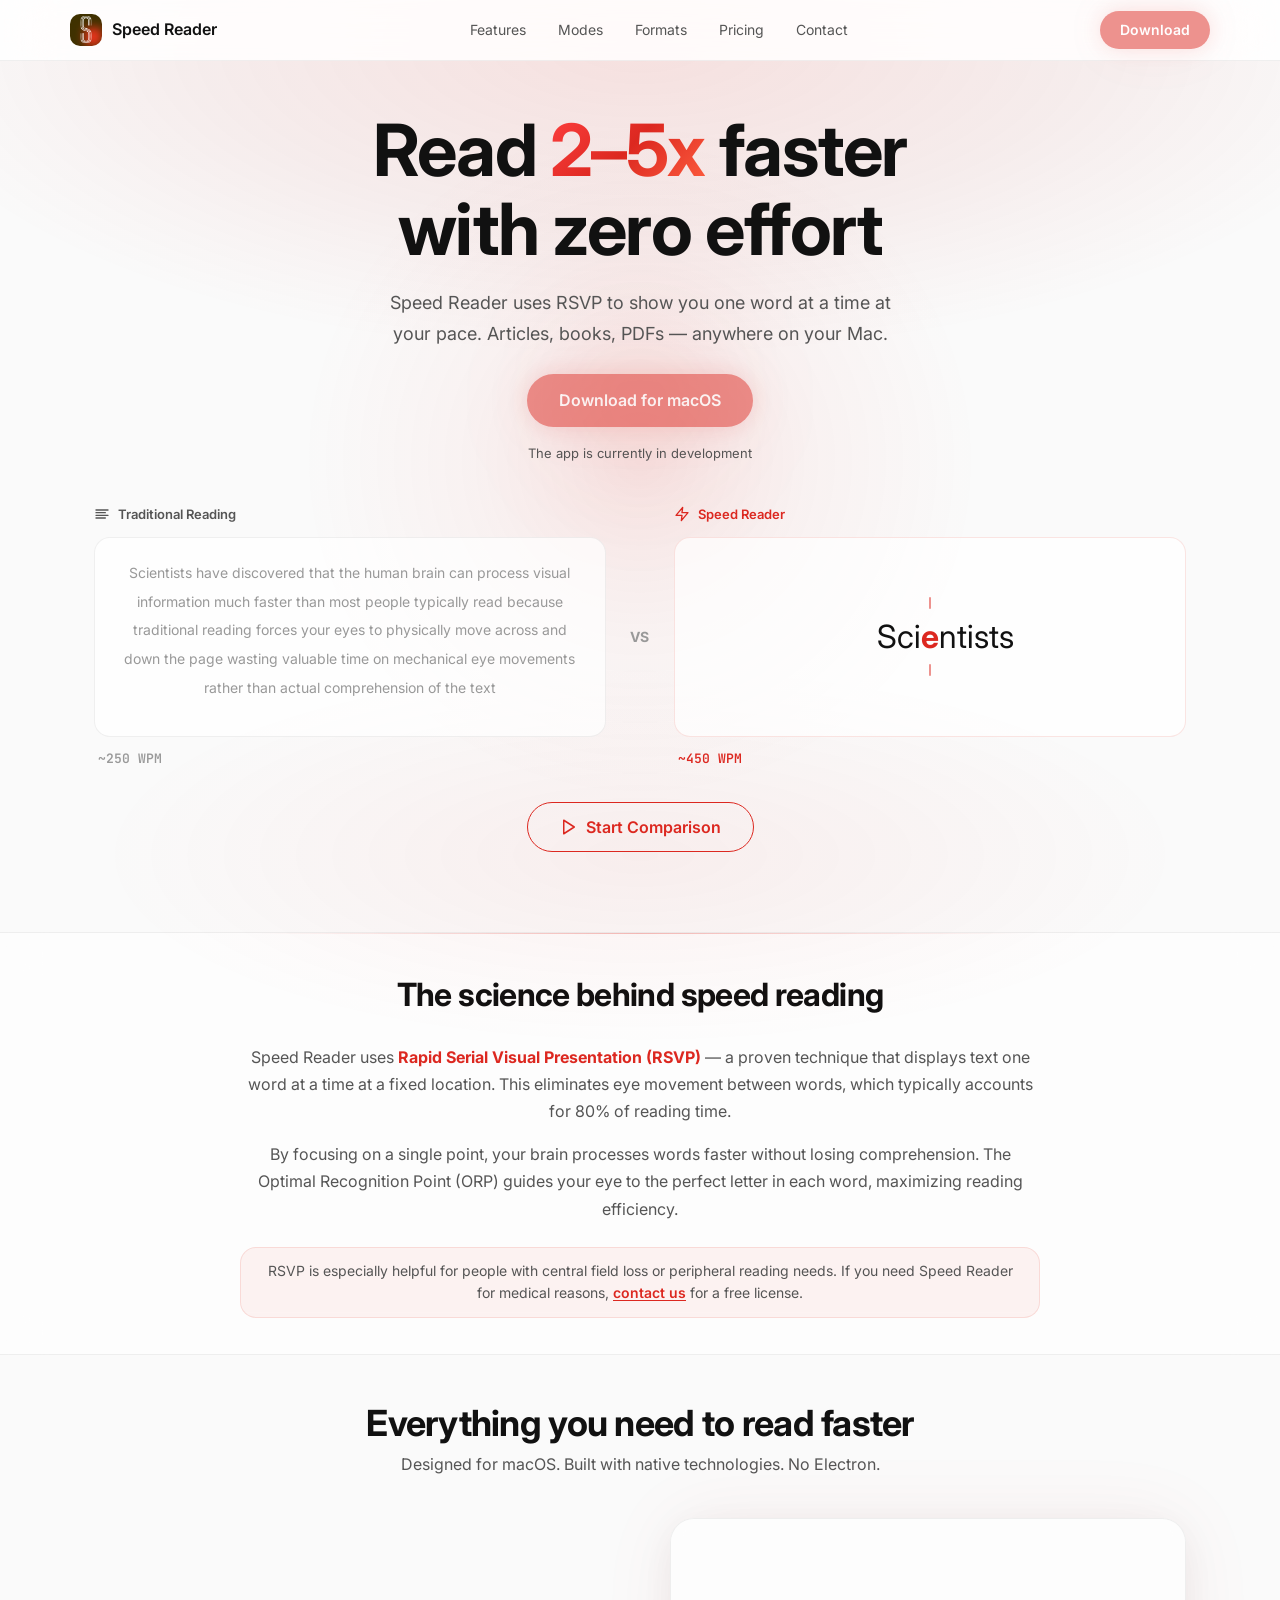
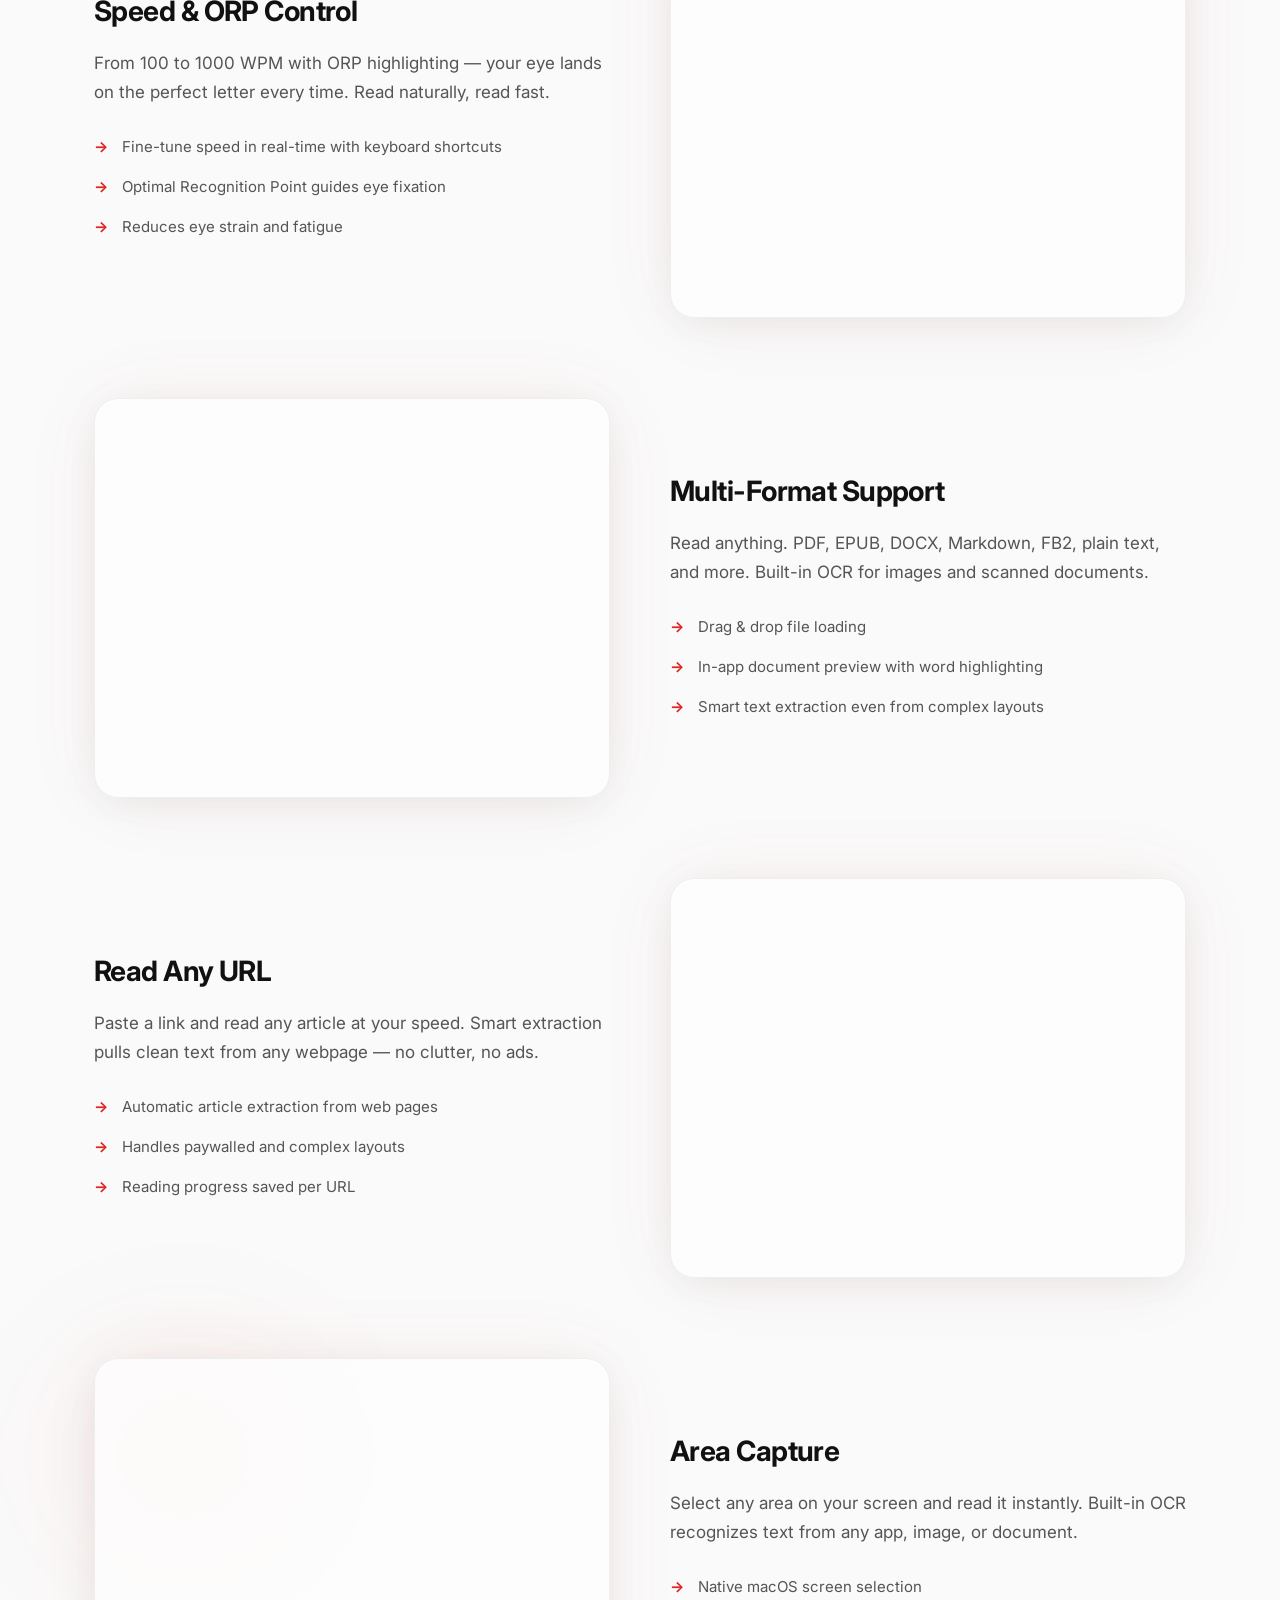
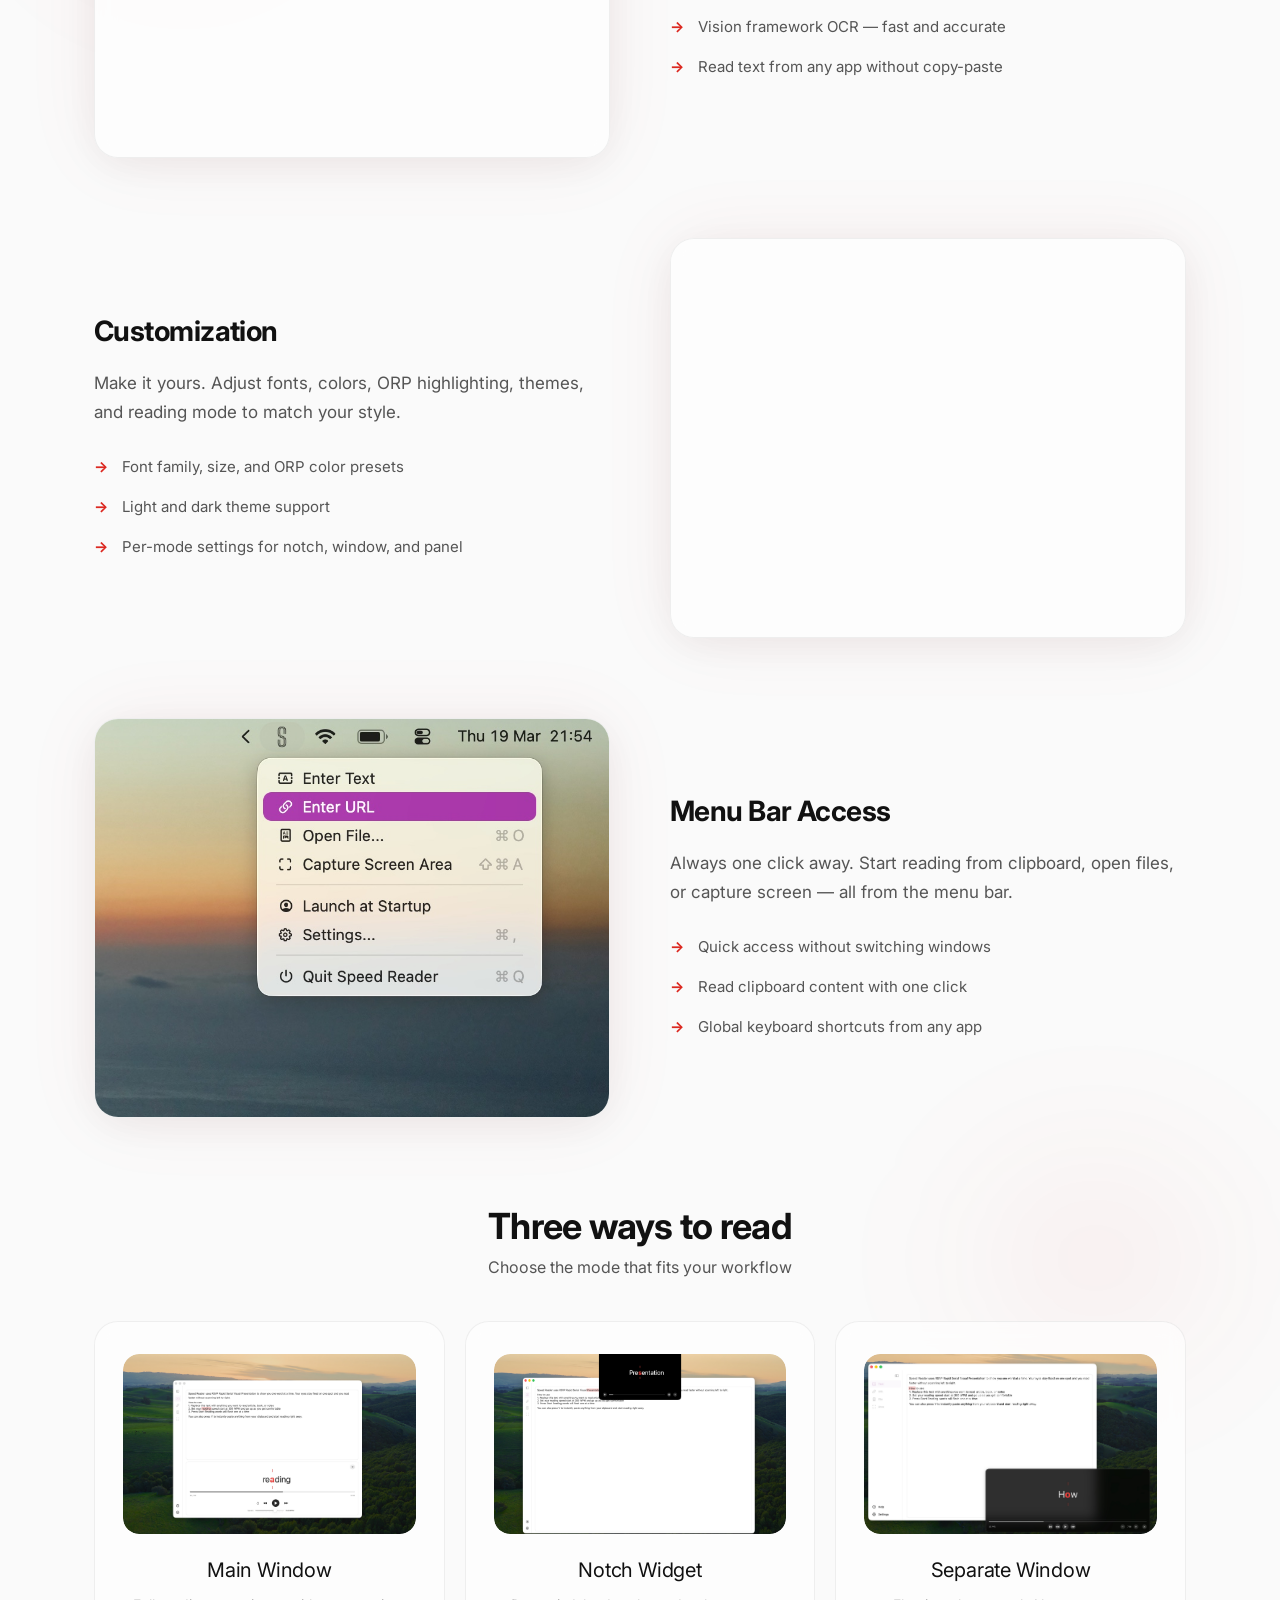
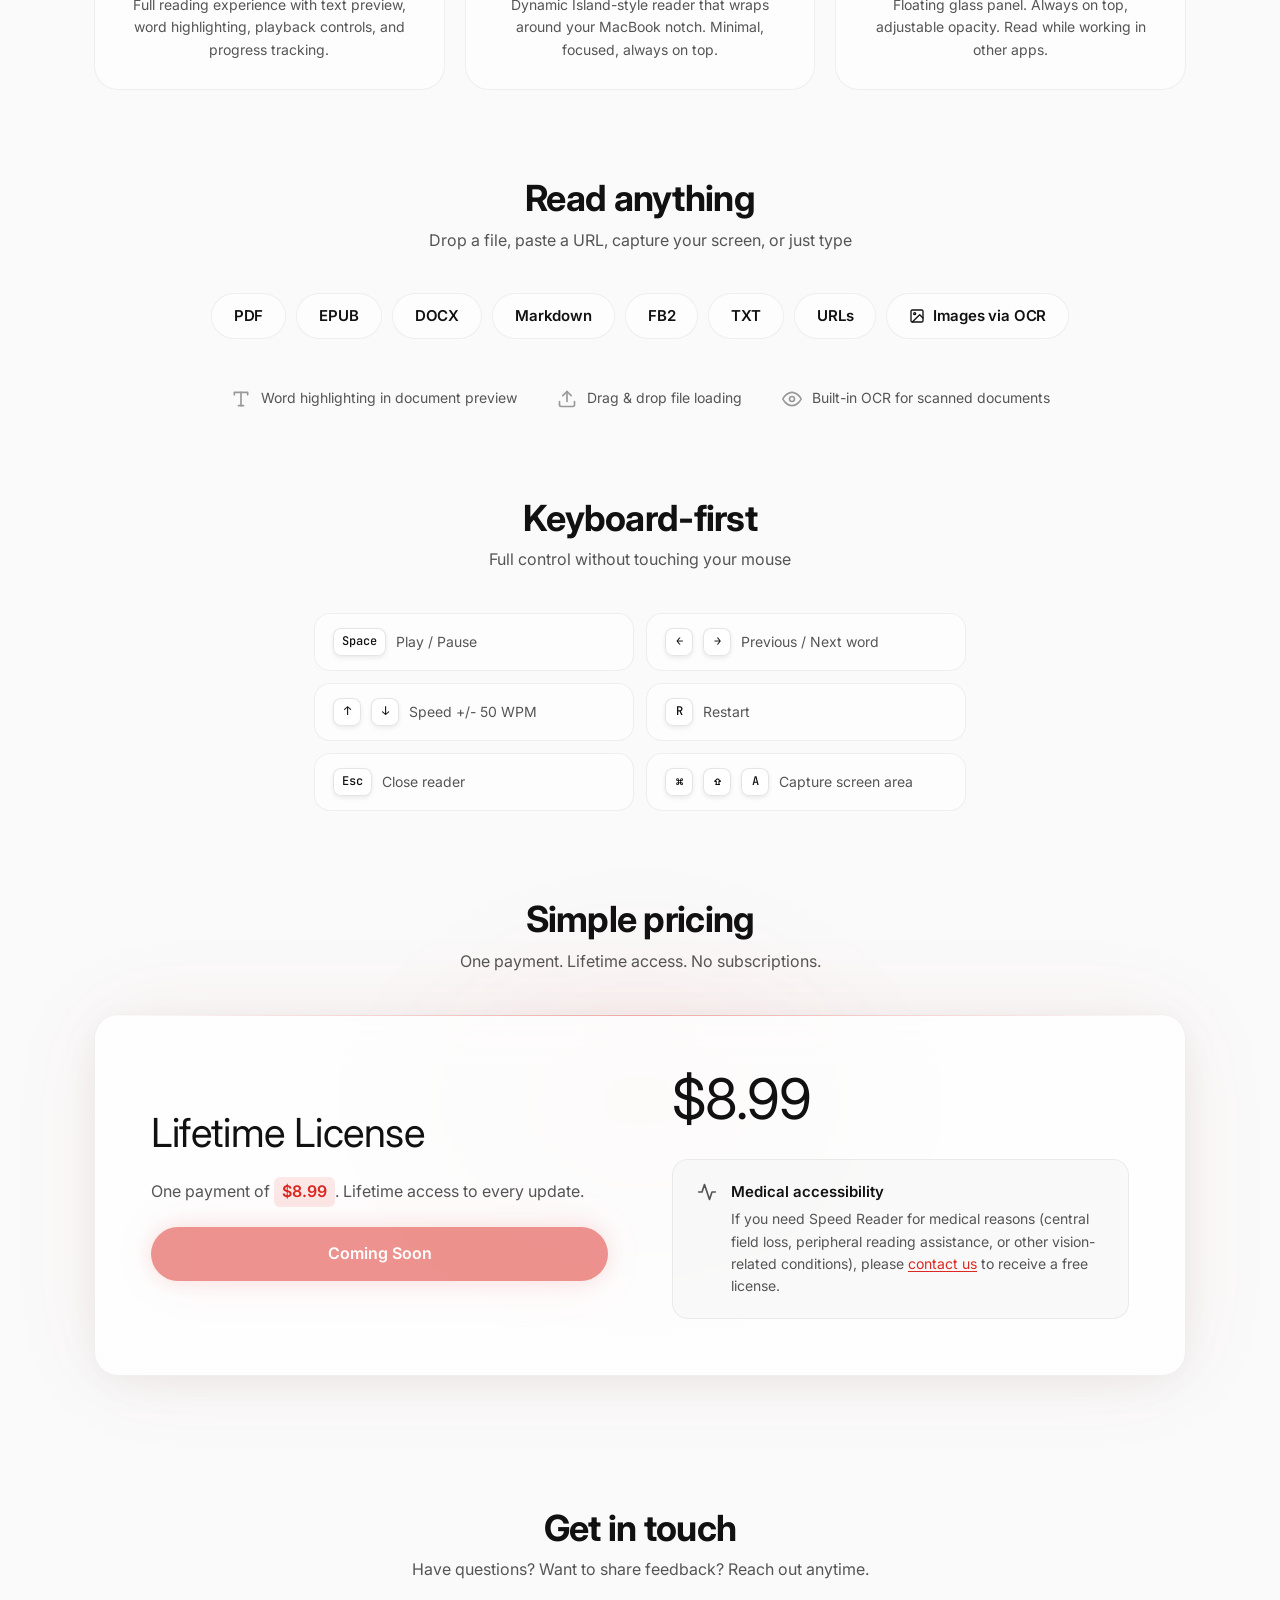
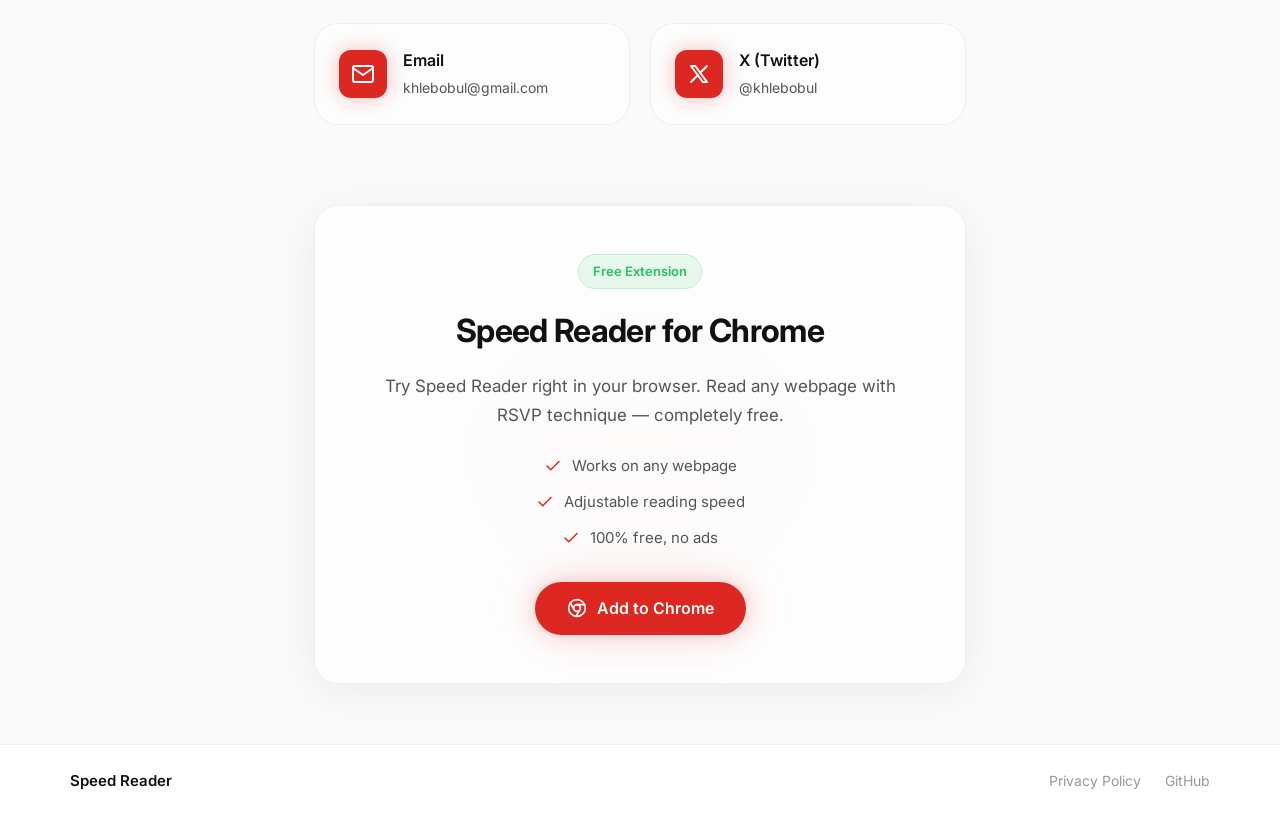
==== commit 96803cf8: "feat: add umami script" ====
--- a/index.html
+++ b/index.html
@@ -86,7 +86,7 @@
                 <a href="#contact">Contact</a>
             </div>
             <!-- TODO: Replace with <a href="#pricing" class="btn btn-sm">Download</a> when app is released -->
-            <span class="btn btn-sm btn-disabled" title="The app is currently in development">Download</span>
+            <span class="btn btn-sm btn-disabled" title="The app is currently in development" data-umami-event="download-nav">Download</span>
         </div>
     </nav>
 
@@ -103,7 +103,7 @@
         </p>
         <div class="hero-cta">
             <!-- TODO: Replace with <a href="#pricing" class="btn btn-lg">Download for macOS</a> when app is released -->
-            <span class="btn btn-lg btn-disabled" title="The app is currently in development">Download for macOS</span>
+            <span class="btn btn-lg btn-disabled" title="The app is currently in development" data-umami-event="download-hero">Download for macOS</span>
             <span class="hero-req">The app is currently in development</span>
         </div>
 
@@ -403,7 +403,7 @@
                 <h3 class="pricing-title">Lifetime License</h3>
                 <p class="pricing-subtitle">One payment of <span class="pricing-highlight">$8.99</span>. Lifetime access to every update.</p>
                 <!-- TODO: Replace with <a href="#" class="btn btn-lg">Purchase License</a> when app is released -->
-                <span class="btn btn-lg btn-disabled" title="The app is currently in development">Coming Soon</span>
+                <span class="btn btn-lg btn-disabled" title="The app is currently in development" data-umami-event="download-pricing">Coming Soon</span>
             </div>
 
             <div class="pricing-right">
@@ -510,6 +510,7 @@
         </div>
     </footer>
 
+    <script defer src="https://cloud.umami.is/script.js" data-website-id="ab2039d1-7737-407b-ad98-6952c78fc07d"></script>
     <script src="script.js"></script>
 </body>
 </html>
